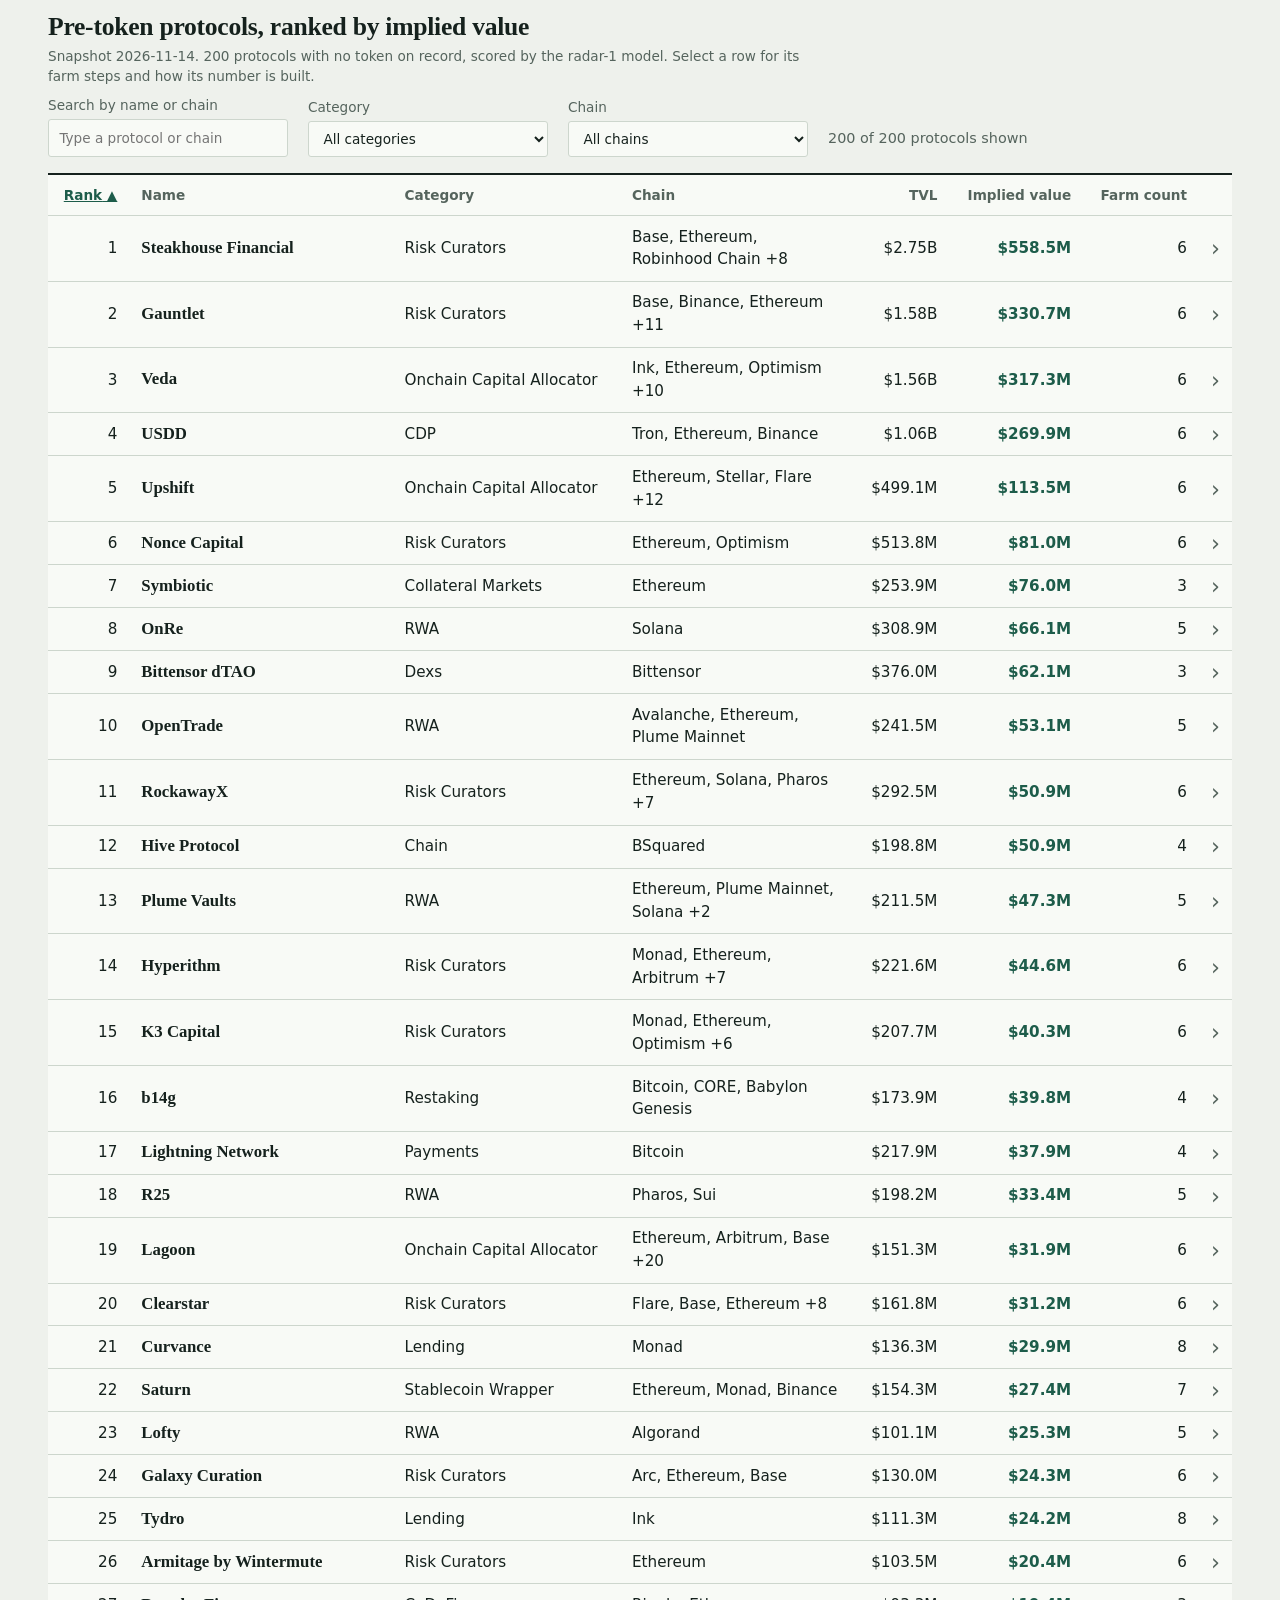
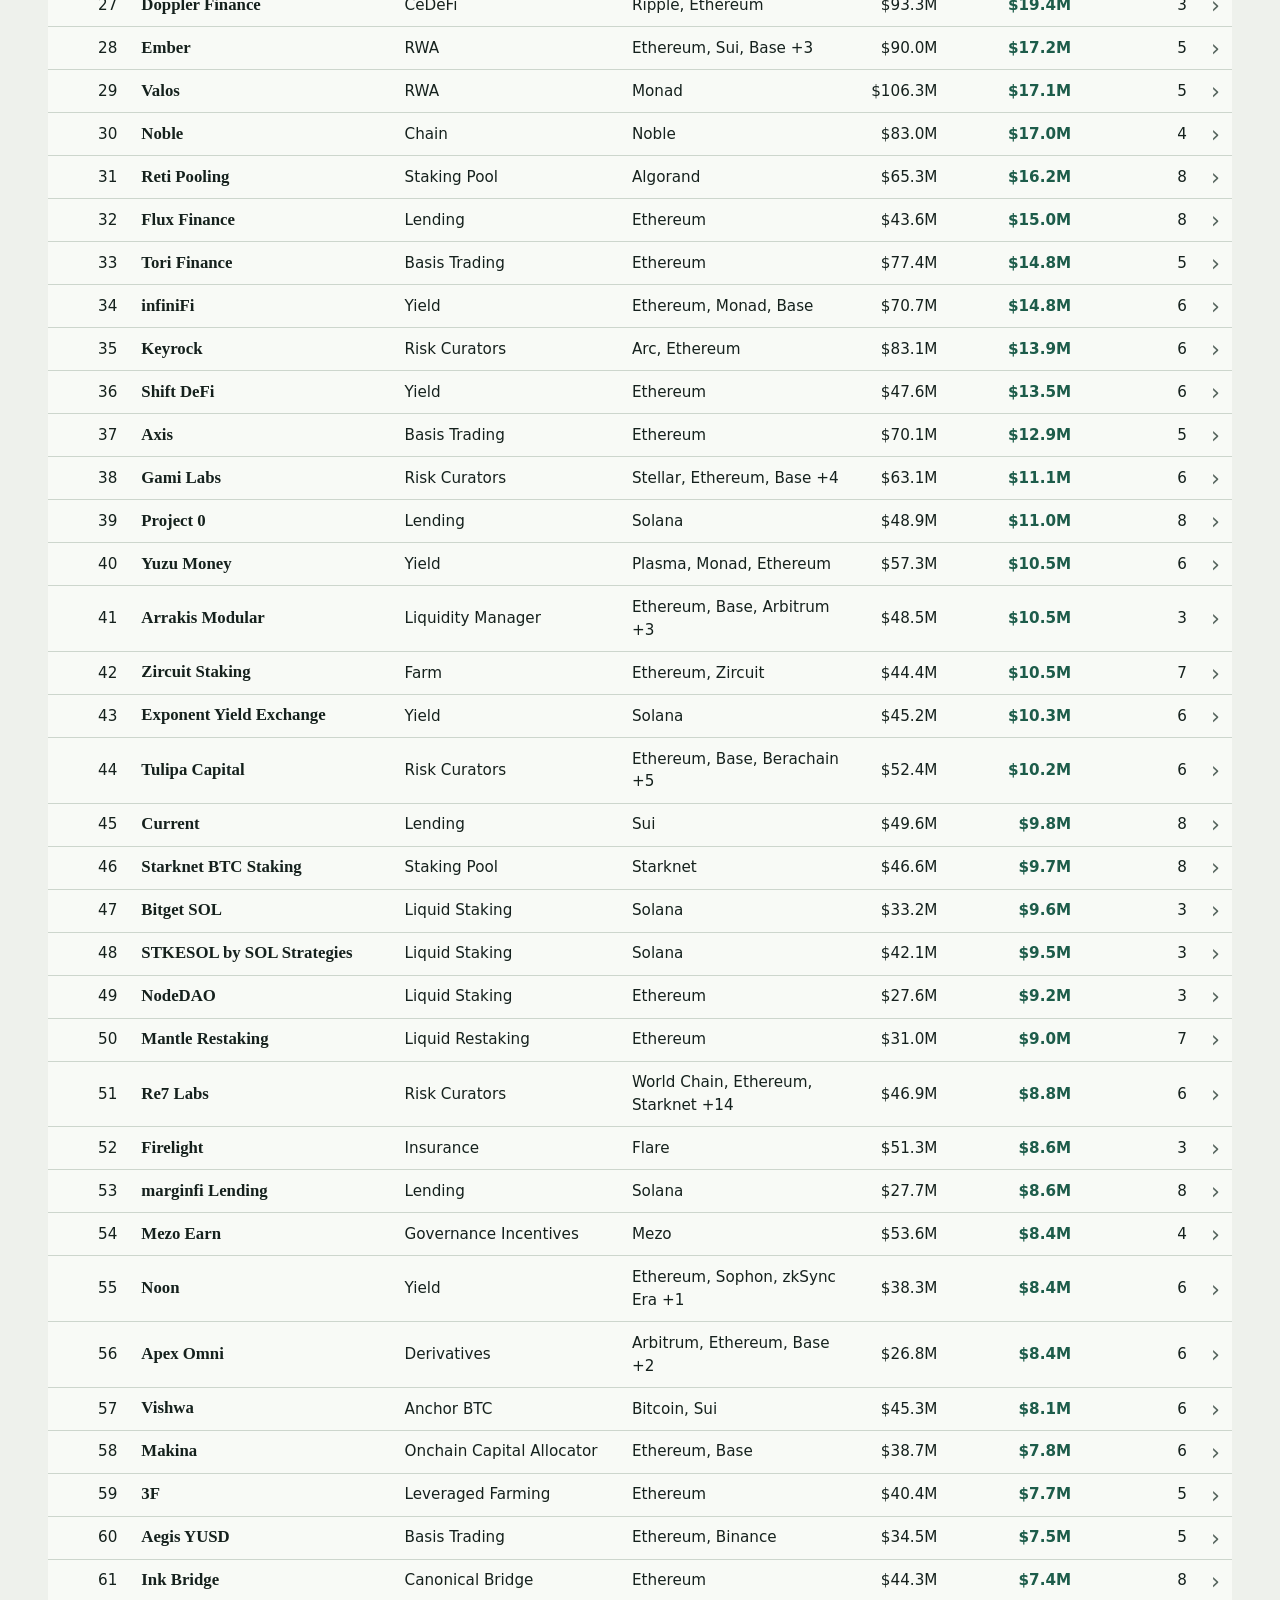
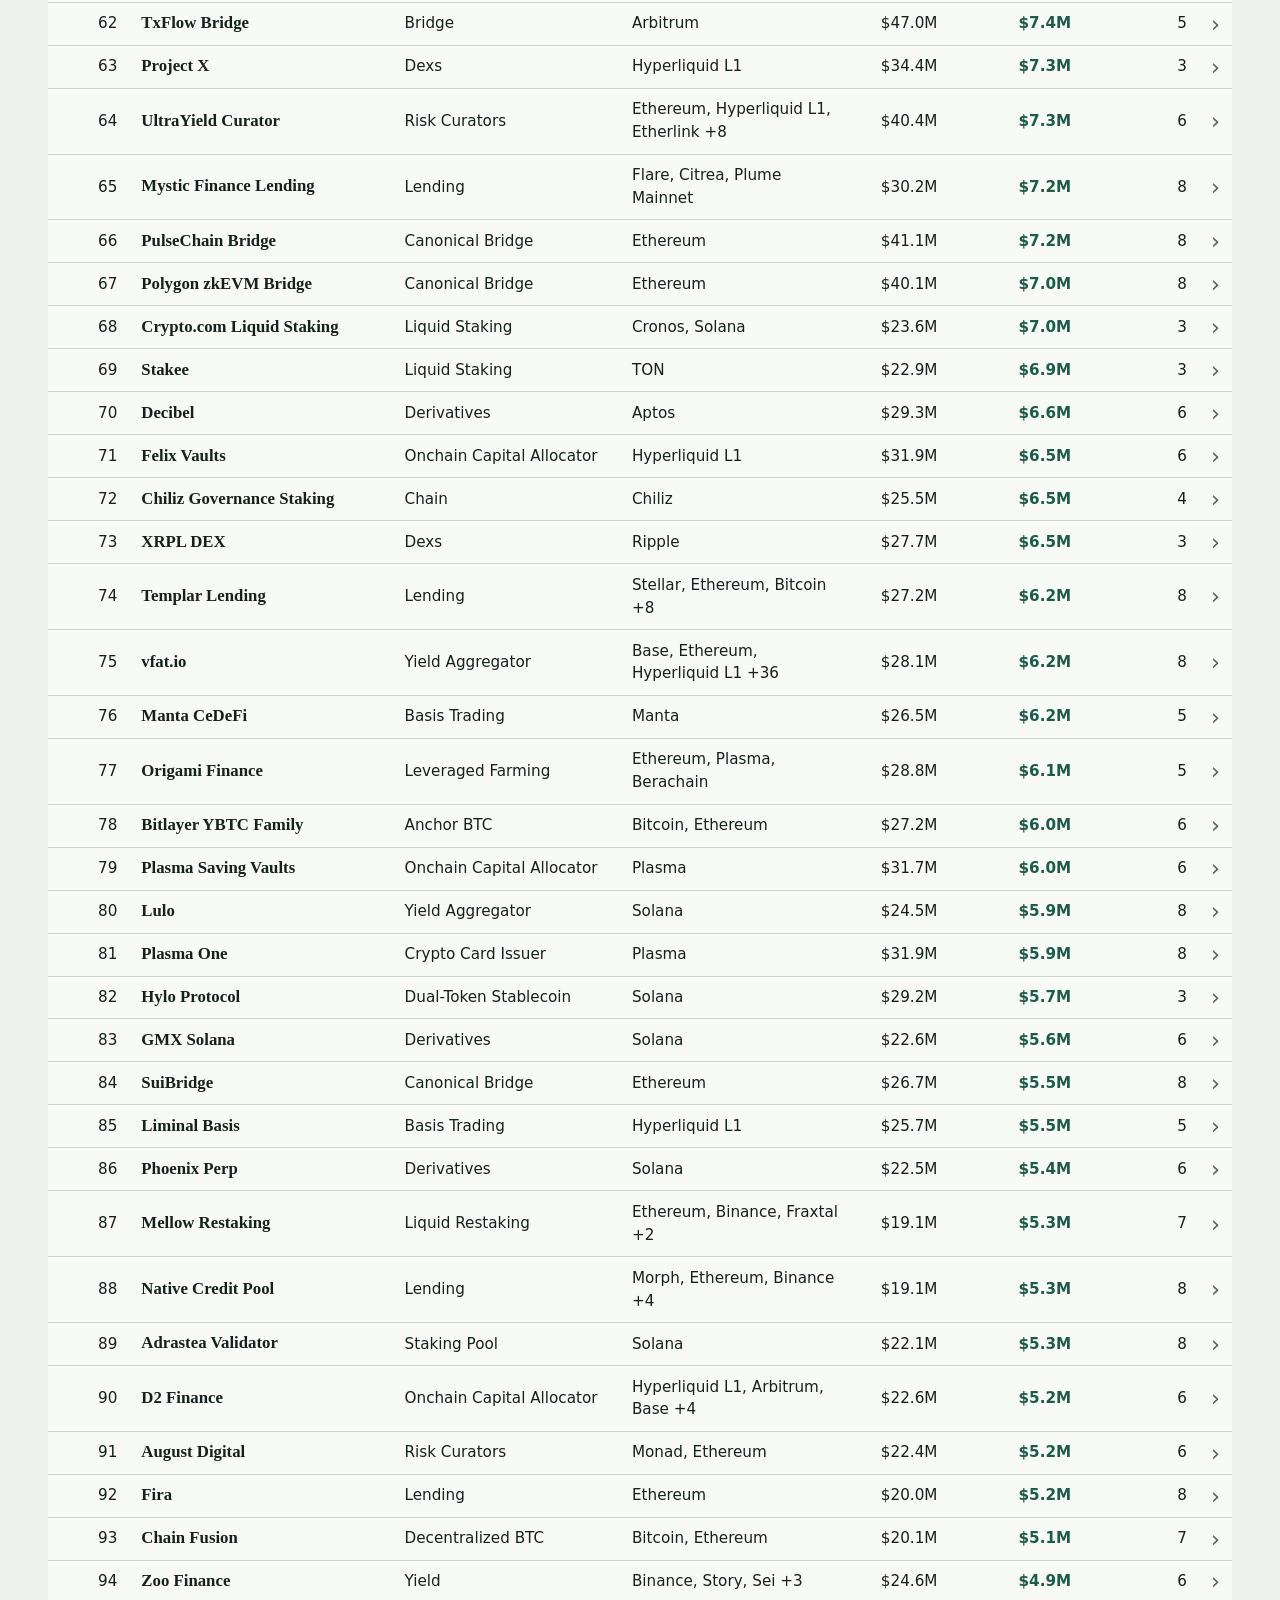
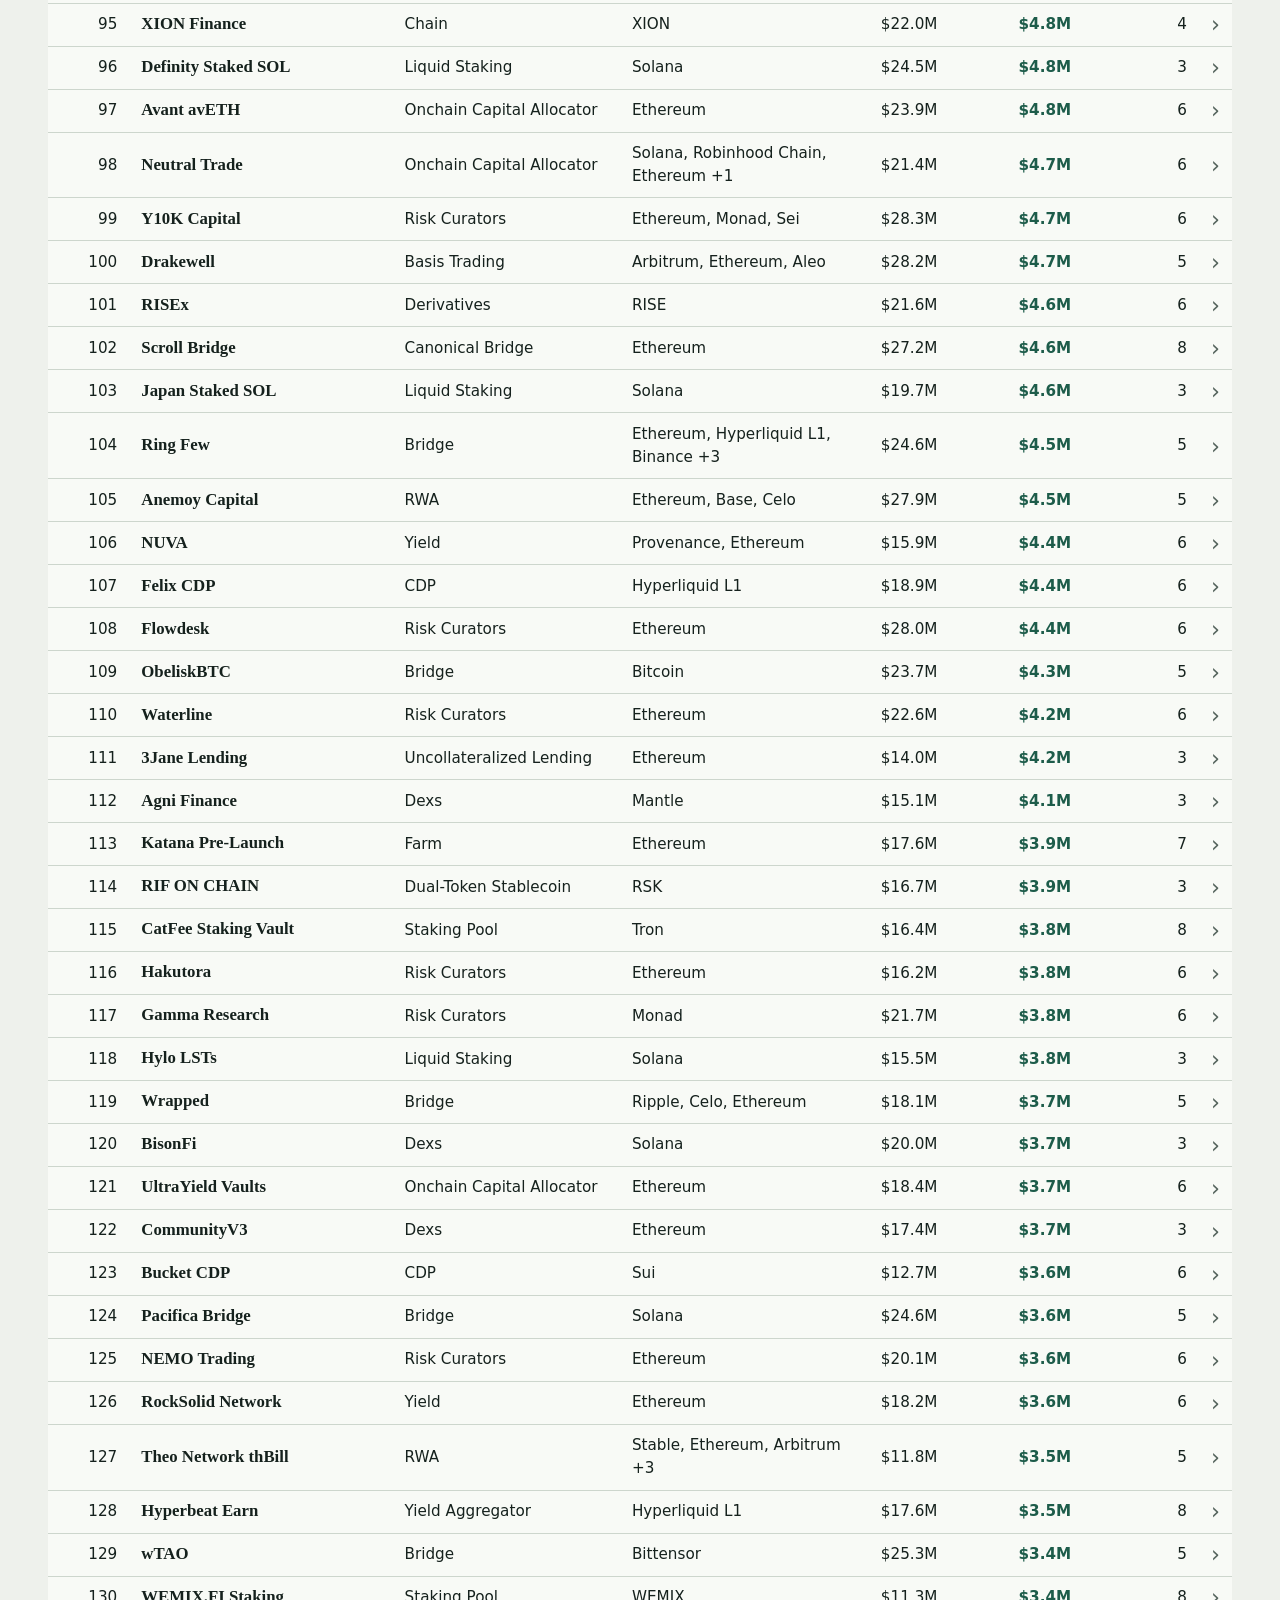
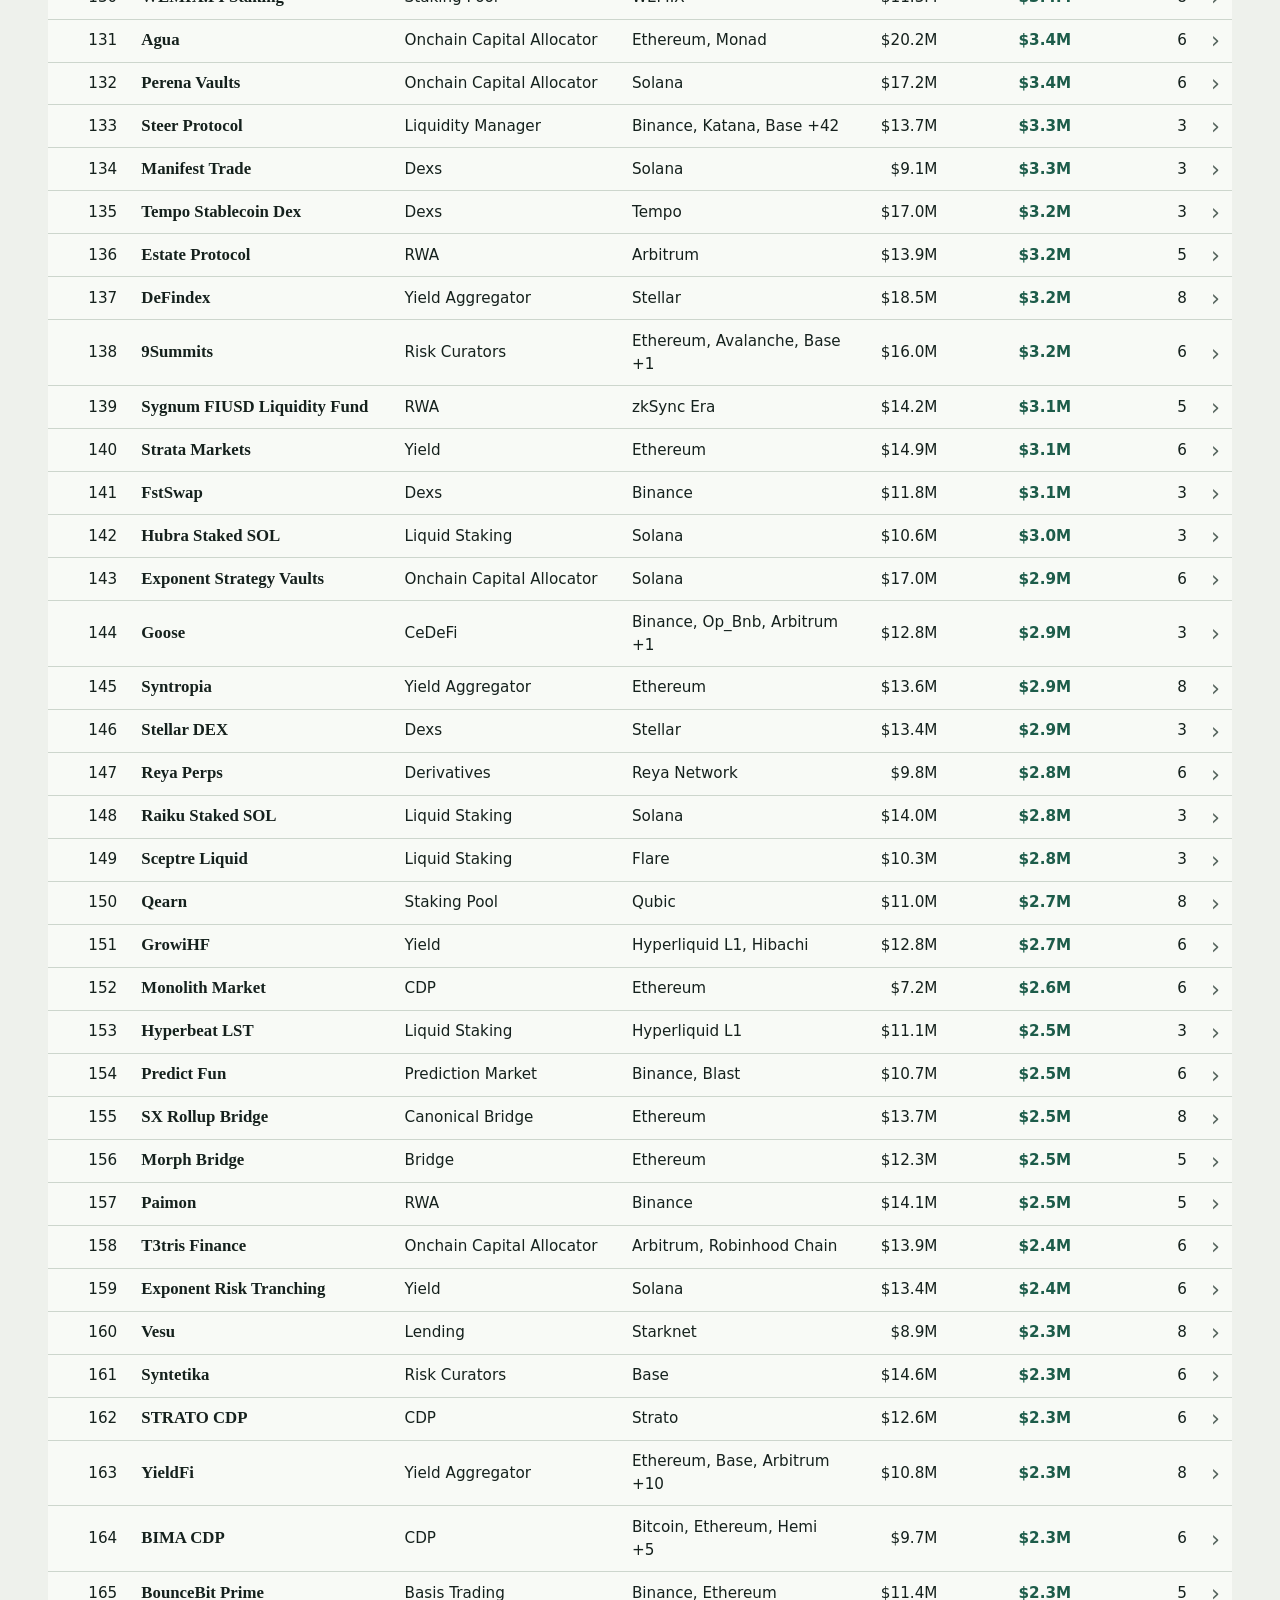
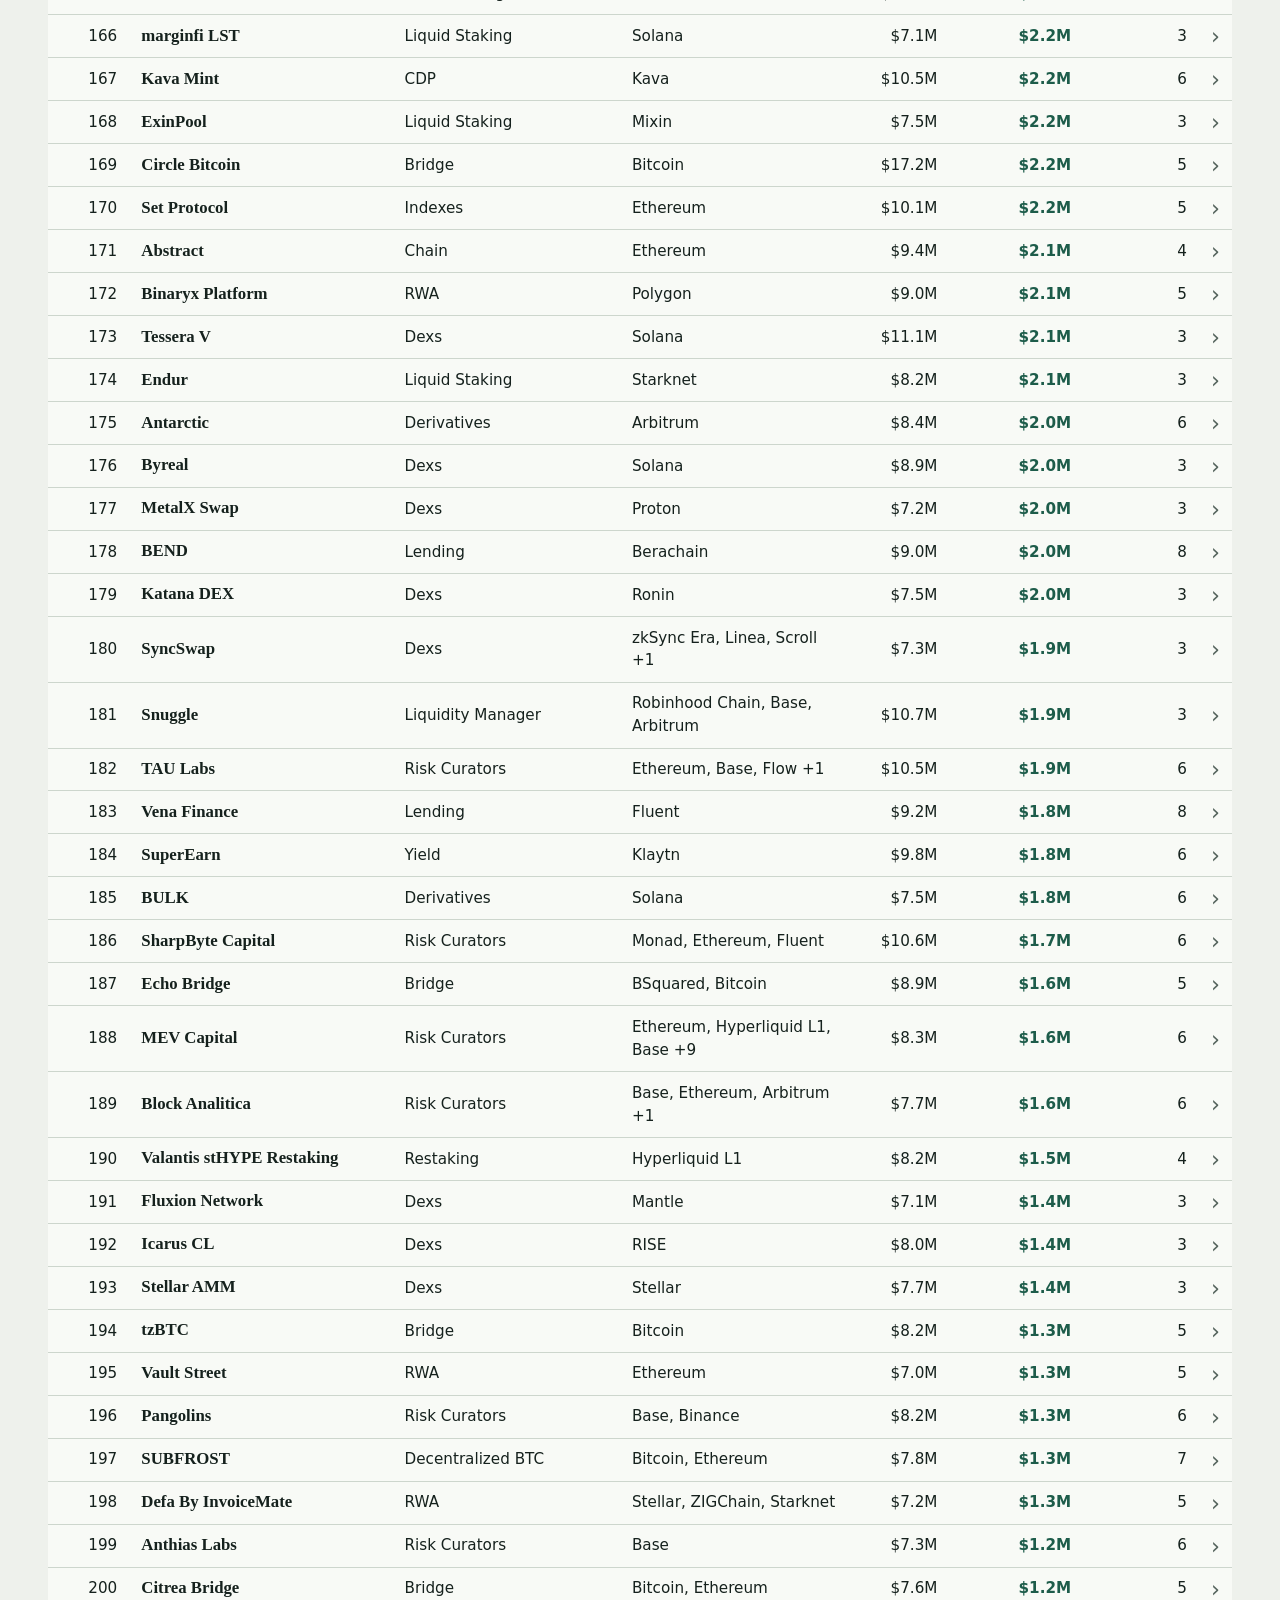
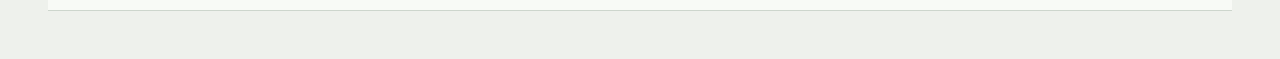
==== out/dashboard/index.html @ 95550960 "radar: model, dashboard, screenshots, dossier" ====
<!doctype html>
<html lang="en">
<head>
<meta charset="utf-8">
<meta name="viewport" content="width=device-width, initial-scale=1">
<title>Token Radar: pre-token protocols ranked by implied value</title>
<link rel="stylesheet" href="app.css">
</head>
<body>
<a class="skip" href="#board">Skip to the board</a>
<header class="top">
  <h1>Pre-token protocols, ranked by implied value</h1>
  <p id="meta" class="meta"></p>
</header>
<main class="layout">
  <section class="board-wrap" aria-label="Ranked board">
    <form class="filters" role="search" onsubmit="return false">
      <label>Search by name or chain
        <input id="q" type="search" autocomplete="off" placeholder="Type a protocol or chain">
      </label>
      <label>Category
        <select id="category"><option value="all">All categories</option></select>
      </label>
      <label>Chain
        <select id="chain"><option value="all">All chains</option></select>
      </label>
      <p id="count" class="count" aria-live="polite"></p>
    </form>
    <div class="table-scroll">
      <table id="board" tabindex="-1">
        <caption class="sr">Protocols with no token, highest implied value first. Select a row to see its farm steps.</caption>
        <thead>
          <tr>
            <th scope="col" class="num" aria-sort="none" data-sort="rank"><button type="button" class="sort">Rank<span class="arrow" aria-hidden="true"></span></button></th>
            <th scope="col">Name</th>
            <th scope="col">Category</th>
            <th scope="col">Chain</th>
            <th scope="col" class="num" aria-sort="none" data-sort="tvl"><button type="button" class="sort">TVL<span class="arrow" aria-hidden="true"></span></button></th>
            <th scope="col" class="num" aria-sort="none" data-sort="implied"><button type="button" class="sort">Implied value<span class="arrow" aria-hidden="true"></span></button></th>
            <th scope="col" class="num">Farm count</th>
            <th scope="col" class="go"><span class="sr">Open</span></th>
          </tr>
        </thead>
        <tbody id="rows"></tbody>
      </table>
    </div>
    <p id="empty" class="empty" hidden>No protocol matches. Clear the search or pick All categories.</p>
  </section>
  <aside id="detail" class="detail" aria-label="Protocol details" hidden></aside>
</main>
<script src="../data.js"></script>
<script src="app.js"></script>
</body>
</html>
---- out/dashboard/app.css ----
:root {
  --paper: #eef1ec;
  --panel: #f8faf6;
  --ink: #15211d;
  --muted: #55645d;
  --rule: #cdd6cd;
  --sweep: #1d5c4a;
  --sweep-soft: #d7e8df;
  --warn: #8a4b12;
  --serif: "Iowan Old Style", "Palatino Linotype", Palatino, Georgia, serif;
  --sans: system-ui, -apple-system, "Segoe UI", Roboto, sans-serif;
}
* { box-sizing: border-box; }
html { background: var(--paper); color: var(--ink); font: 16px/1.5 var(--sans); }
body { margin: 0; }
.sr { position: absolute; width: 1px; height: 1px; overflow: hidden; clip: rect(0 0 0 0); white-space: nowrap; }
.skip { position: absolute; left: -999px; top: 0; background: var(--ink); color: #fff; padding: .5rem 1rem; }
.skip:focus { left: 0; z-index: 10; }
:focus-visible { outline: 3px solid var(--sweep); outline-offset: 2px; }

.top { padding: .75rem clamp(1rem, 4vw, 3rem) .5rem; max-height: 30vh; overflow: hidden; }
.top h1 { font: 600 clamp(1.2rem, 2.2vw, 1.6rem)/1.2 var(--serif); margin: 0 0 .2rem; letter-spacing: -.01em; }
.meta { margin: 0; color: var(--muted); max-width: 90ch; font-size: .85rem; }

.layout { display: grid; grid-template-columns: minmax(0, 1fr); gap: 1.5rem; padding: 0 clamp(1rem, 4vw, 3rem) 3rem; align-items: start; }
.layout.has-detail { grid-template-columns: minmax(0, 1fr) minmax(300px, 400px); }

.filters { display: flex; flex-wrap: wrap; gap: 1rem 1.25rem; align-items: end; margin-bottom: 1rem; }
.filters label { display: grid; gap: .25rem; font-size: .85rem; color: var(--muted); }
.filters input, .filters select { font: inherit; color: var(--ink); background: var(--panel); border: 1px solid var(--rule); border-radius: 3px; padding: .5rem .65rem; min-width: 15rem; }
.count { margin: 0 0 .5rem; font-size: .9rem; color: var(--muted); }

.table-scroll { overflow-x: auto; border-top: 2px solid var(--ink); background: var(--panel); }
table { width: 100%; border-collapse: collapse; font-size: .95rem; }
th, td { padding: .6rem .75rem; text-align: left; border-bottom: 1px solid var(--rule); white-space: nowrap; }
th { font-weight: 600; font-size: .85rem; color: var(--muted); background: var(--panel); position: sticky; top: 0; }
.num { text-align: right; font-variant-numeric: tabular-nums; }
td.name { font: 600 1.05rem var(--serif); white-space: normal; min-width: 11rem; }
td.name button { all: unset; cursor: pointer; border-bottom: 1px solid transparent; }
td.name button:hover { border-bottom-color: var(--sweep); }
td.name button:focus-visible { outline: 3px solid var(--sweep); outline-offset: 2px; }
td.chain { white-space: normal; max-width: 14rem; }
tbody tr { cursor: pointer; }
tbody tr:hover { background: var(--sweep-soft); }
tbody tr[aria-selected="true"] { background: var(--sweep-soft); box-shadow: inset 4px 0 0 var(--sweep); }
td.implied { font-weight: 700; color: var(--sweep); }
.empty { padding: 1.5rem 0; color: var(--muted); }

.detail { position: sticky; top: 1rem; background: var(--panel); border: 1px solid var(--rule); border-top: 4px solid var(--sweep); padding: 1.25rem; max-height: calc(100vh - 2rem); overflow-y: auto; }
.detail[hidden], .empty[hidden] { display: none; }
.detail-head { display: flex; justify-content: space-between; gap: 1rem; }
.detail h2 { font: 600 1.6rem/1.15 var(--serif); margin: 0 0 .25rem; }
.detail .sub { margin: 0; color: var(--muted); font-size: .9rem; }
.close { font: inherit; background: none; border: 1px solid var(--ink); border-radius: 3px; padding: .3rem .7rem; cursor: pointer; align-self: start; color: var(--ink); }
.close:hover { background: var(--ink); color: var(--panel); }
.facts { display: grid; grid-template-columns: 1fr 1fr; gap: .75rem 1rem; margin: 1.25rem 0; }
.facts div { border-left: 2px solid var(--rule); padding-left: .6rem; }
.facts dt { font-size: .8rem; color: var(--muted); }
.facts dd { margin: 0; font-weight: 600; font-variant-numeric: tabular-nums; }
.detail h3 { font: 600 1.05rem var(--serif); margin: 1rem 0 .5rem; }
.steps { margin: 0; padding-left: 1.4rem; display: grid; gap: .8rem; }
.steps li::marker { color: var(--sweep); font-weight: 700; }
.steps .meta-line { display: block; font-size: .82rem; color: var(--muted); margin-top: .15rem; }
.note { font-size: .82rem; color: var(--warn); margin-top: 1rem; }

@media (max-width: 900px) {
  .layout.has-detail { grid-template-columns: minmax(0, 1fr); }
  .detail { position: static; max-height: none; order: -1; }
  .filters input, .filters select { min-width: 0; width: 100%; }
  .filters label { flex: 1 1 14rem; }
}
@media (prefers-reduced-motion: no-preference) {
  .detail:not([hidden]) { animation: open .18s ease-out; }
  @keyframes open { from { opacity: 0; transform: translateX(12px); } to { opacity: 1; transform: none; } }
}

button.sort { all: unset; cursor: pointer; font: inherit; color: inherit; }
button.sort:hover, th[aria-sort="ascending"] button.sort, th[aria-sort="descending"] button.sort { color: var(--sweep); text-decoration: underline; }
button.sort:focus-visible { outline: 3px solid var(--sweep); outline-offset: 2px; }
td.go, th.go { width: 1.5rem; text-align: center; color: var(--muted); font-size: 1.4rem; line-height: 1; }
tbody tr:hover td.go, tbody tr[aria-selected="true"] td.go { color: var(--sweep); }
tbody tr[aria-selected="true"] td.go { transform: rotate(90deg); }
.build { border: 1px solid var(--rule); border-left: 3px solid var(--sweep); padding: .6rem .8rem; margin-bottom: 1rem; }
.build h3 { margin-top: 0; }
.build .formula { font: .82rem/1.4 ui-monospace, Menlo, Consolas, monospace; margin: 0 0 .6rem; }
.build .sub { margin: 0 0 .3rem; }
.drivers { margin: 0 0 .6rem; padding-left: 1.4rem; display: grid; gap: .4rem; font-size: .9rem; }
.band { margin: 0; font-weight: 600; }
.band .meta-line { display: block; font-weight: 400; font-size: .8rem; color: var(--muted); }
.drivers .meta-line { display: block; font-size: .8rem; color: var(--muted); }
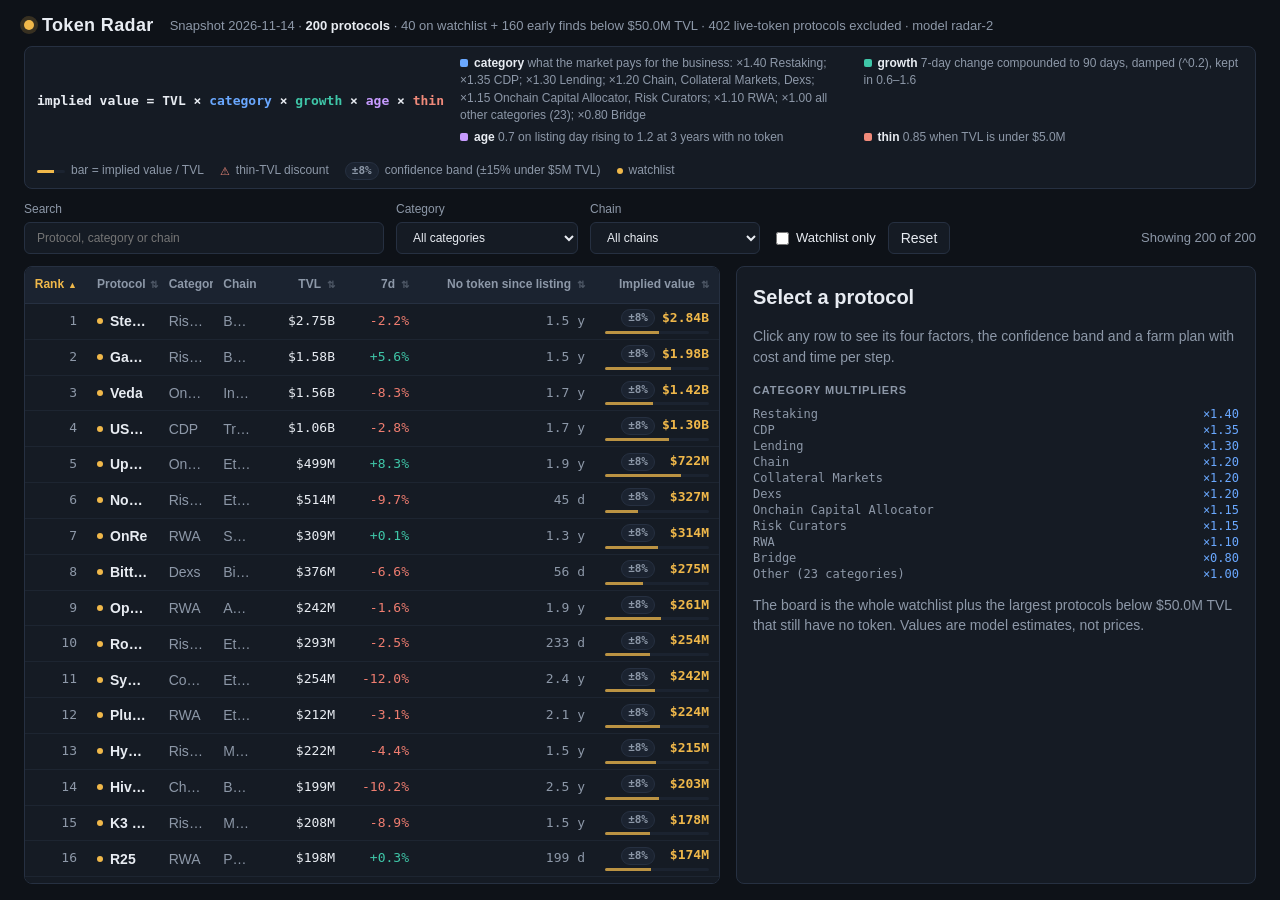
==== commit f00c327b: "radar: real category multipliers, sortable headers, clearer labels" ====
--- a/out/dashboard/index.html
+++ b/out/dashboard/index.html
@@ -3,51 +3,42 @@
 <head>
 <meta charset="utf-8">
 <meta name="viewport" content="width=device-width, initial-scale=1">
-<title>Token Radar: pre-token protocols ranked by implied value</title>
+<title>Token Radar · pre-token protocols by implied value</title>
 <link rel="stylesheet" href="app.css">
 </head>
 <body>
-<a class="skip" href="#board">Skip to the board</a>
 <header class="top">
-  <h1>Pre-token protocols, ranked by implied value</h1>
+  <div class="brand"><span class="dot" aria-hidden="true"></span><h1>Token Radar</h1></div>
   <p id="meta" class="meta"></p>
 </header>
+
+<section class="legend" aria-label="How implied value is computed">
+  <code class="formula">implied value = TVL × <b class="c-cat">category</b> × <b class="c-gro">growth</b> × <b class="c-age">age</b> × <b class="c-thin">thin</b></code>
+  <ul id="legend-terms" class="terms"></ul>
+  <p class="keys"><span class="key"><i class="kbar"><i></i></i> bar = implied value / TVL</span><span class="key"><span class="warn">⚠</span> thin-TVL discount</span><span class="key"><span class="chip">±8%</span> confidence band (±15% under $5M TVL)</span><span class="key"><span class="wdot"></span> watchlist</span></p>
+</section>
+
+<form class="filters" role="search" onsubmit="return false">
+  <label class="grow">Search<input id="q" type="search" autocomplete="off" placeholder="Protocol, category or chain"></label>
+  <label>Category<select id="category"><option value="">All categories</option></select></label>
+  <label>Chain<select id="chain"><option value="">All chains</option></select></label>
+  <label class="check"><input id="watch" type="checkbox"> Watchlist only</label>
+  <button id="reset" type="button">Reset</button>
+  <p id="count" class="count" aria-live="polite"></p>
+</form>
+
 <main class="layout">
-  <section class="board-wrap" aria-label="Ranked board">
-    <form class="filters" role="search" onsubmit="return false">
-      <label>Search by name or chain
-        <input id="q" type="search" autocomplete="off" placeholder="Type a protocol or chain">
-      </label>
-      <label>Category
-        <select id="category"><option value="all">All categories</option></select>
-      </label>
-      <label>Chain
-        <select id="chain"><option value="all">All chains</option></select>
-      </label>
-      <p id="count" class="count" aria-live="polite"></p>
-    </form>
-    <div class="table-scroll">
-      <table id="board" tabindex="-1">
-        <caption class="sr">Protocols with no token, highest implied value first. Select a row to see its farm steps.</caption>
-        <thead>
-          <tr>
-            <th scope="col" class="num" aria-sort="none" data-sort="rank"><button type="button" class="sort">Rank<span class="arrow" aria-hidden="true"></span></button></th>
-            <th scope="col">Name</th>
-            <th scope="col">Category</th>
-            <th scope="col">Chain</th>
-            <th scope="col" class="num" aria-sort="none" data-sort="tvl"><button type="button" class="sort">TVL<span class="arrow" aria-hidden="true"></span></button></th>
-            <th scope="col" class="num" aria-sort="none" data-sort="implied"><button type="button" class="sort">Implied value<span class="arrow" aria-hidden="true"></span></button></th>
-            <th scope="col" class="num">Farm count</th>
-            <th scope="col" class="go"><span class="sr">Open</span></th>
-          </tr>
-        </thead>
-        <tbody id="rows"></tbody>
-      </table>
-    </div>
-    <p id="empty" class="empty" hidden>No protocol matches. Clear the search or pick All categories.</p>
-  </section>
-  <aside id="detail" class="detail" aria-label="Protocol details" hidden></aside>
+  <div class="table-scroll">
+    <table id="board">
+      <caption class="sr">Pre-token protocols. Click a column header to sort, click a row to open its detail.</caption>
+      <thead><tr id="head"></tr></thead>
+      <tbody id="rows"></tbody>
+    </table>
+    <p id="empty" class="empty" hidden>No protocol matches these filters.</p>
+  </div>
+  <aside id="detail" class="detail" aria-live="polite" aria-label="Protocol detail"></aside>
 </main>
+
 <script src="../data.js"></script>
 <script src="app.js"></script>
 </body>
--- a/out/dashboard/app.css
+++ b/out/dashboard/app.css
@@ -1,90 +1,146 @@
 :root {
-  --paper: #eef1ec;
-  --panel: #f8faf6;
-  --ink: #15211d;
-  --muted: #55645d;
-  --rule: #cdd6cd;
-  --sweep: #1d5c4a;
-  --sweep-soft: #d7e8df;
-  --warn: #8a4b12;
-  --serif: "Iowan Old Style", "Palatino Linotype", Palatino, Georgia, serif;
-  --sans: system-ui, -apple-system, "Segoe UI", Roboto, sans-serif;
+  --bg: #0e1218;
+  --panel: #151b24;
+  --panel-2: #1b2330;
+  --line: #263041;
+  --text: #e8ecf2;
+  --muted: #8d98a8;
+  --accent: #f0b84a;
+  --cat: #6aa8ff;
+  --gro: #3fc6a8;
+  --age: #c79bff;
+  --thin: #f08a7a;
+  --up: #3fc6a8;
+  --down: #ef7d70;
+  --s1: 4px;
+  --s2: 8px;
+  --s3: 12px;
+  --s4: 16px;
+  --s5: 24px;
+  --mono: ui-monospace, "SF Mono", "JetBrains Mono", Menlo, Consolas, monospace;
 }
 * { box-sizing: border-box; }
-html { background: var(--paper); color: var(--ink); font: 16px/1.5 var(--sans); }
-body { margin: 0; }
-.sr { position: absolute; width: 1px; height: 1px; overflow: hidden; clip: rect(0 0 0 0); white-space: nowrap; }
-.skip { position: absolute; left: -999px; top: 0; background: var(--ink); color: #fff; padding: .5rem 1rem; }
-.skip:focus { left: 0; z-index: 10; }
-:focus-visible { outline: 3px solid var(--sweep); outline-offset: 2px; }
+html, body { margin: 0; height: 100%; }
+body {
+  display: flex; flex-direction: column;
+  background: var(--bg); color: var(--text);
+  font: 14px/1.45 -apple-system, "Segoe UI", Inter, Roboto, "Helvetica Neue", Arial, sans-serif;
+  font-variant-numeric: tabular-nums;
+}
+.sr { position: absolute; width: 1px; height: 1px; overflow: hidden; clip: rect(0 0 0 0); }
 
-.top { padding: .75rem clamp(1rem, 4vw, 3rem) .5rem; max-height: 30vh; overflow: hidden; }
-.top h1 { font: 600 clamp(1.2rem, 2.2vw, 1.6rem)/1.2 var(--serif); margin: 0 0 .2rem; letter-spacing: -.01em; }
-.meta { margin: 0; color: var(--muted); max-width: 90ch; font-size: .85rem; }
+.top { display: flex; align-items: baseline; gap: var(--s4); padding: var(--s3) var(--s5) var(--s2); }
+.brand { display: flex; align-items: center; gap: var(--s2); }
+.dot { width: 10px; height: 10px; border-radius: 50%; background: var(--accent); box-shadow: 0 0 0 4px rgba(240,184,74,.18); }
+h1 { margin: 0; font-size: 18px; letter-spacing: .02em; }
+.meta { margin: 0; color: var(--muted); font-size: 13px; }
+.meta b { color: var(--text); font-weight: 600; }
 
-.layout { display: grid; grid-template-columns: minmax(0, 1fr); gap: 1.5rem; padding: 0 clamp(1rem, 4vw, 3rem) 3rem; align-items: start; }
-.layout.has-detail { grid-template-columns: minmax(0, 1fr) minmax(300px, 400px); }
+.legend { display: flex; align-items: center; gap: var(--s4); margin: 0 var(--s5) var(--s3); padding: var(--s2) var(--s3); background: var(--panel); border: 1px solid var(--line); border-radius: 8px; }
+.formula { font: 600 13px var(--mono); white-space: nowrap; }
+.formula b { font-weight: 700; }
+.terms { flex: 1; display: grid; grid-template-columns: 1fr 1fr; gap: var(--s1) var(--s5); margin: 0; padding: 0; list-style: none; color: var(--muted); font-size: 12px; }
+.terms li::before { content: ""; display: inline-block; width: 8px; height: 8px; border-radius: 2px; margin-right: 6px; background: var(--k); }
+.terms b { color: var(--text); font-weight: 600; }
+.c-cat { color: var(--cat); } .c-gro { color: var(--gro); } .c-age { color: var(--age); } .c-thin { color: var(--thin); }
 
-.filters { display: flex; flex-wrap: wrap; gap: 1rem 1.25rem; align-items: end; margin-bottom: 1rem; }
-.filters label { display: grid; gap: .25rem; font-size: .85rem; color: var(--muted); }
-.filters input, .filters select { font: inherit; color: var(--ink); background: var(--panel); border: 1px solid var(--rule); border-radius: 3px; padding: .5rem .65rem; min-width: 15rem; }
-.count { margin: 0 0 .5rem; font-size: .9rem; color: var(--muted); }
+.filters { display: flex; align-items: end; gap: var(--s3); padding: 0 var(--s5) var(--s3); }
+.filters label { display: flex; flex-direction: column; gap: var(--s1); color: var(--muted); font-size: 12px; }
+.filters .grow { flex: 1; max-width: 360px; }
+input[type=search], select, button {
+  height: 32px; padding: 0 var(--s3); background: var(--panel); color: var(--text);
+  border: 1px solid var(--line); border-radius: 6px; font: inherit;
+}
+select { min-width: 170px; }
+button { cursor: pointer; }
+button:hover, select:hover, input:hover { border-color: #3a475d; }
+:focus-visible { outline: 2px solid var(--accent); outline-offset: 1px; }
+.filters .check { flex-direction: row; align-items: center; height: 32px; color: var(--text); font-size: 13px; }
+.count { margin: 0 0 0 auto; height: 32px; display: flex; align-items: center; color: var(--muted); font-size: 13px; }
 
-.table-scroll { overflow-x: auto; border-top: 2px solid var(--ink); background: var(--panel); }
-table { width: 100%; border-collapse: collapse; font-size: .95rem; }
-th, td { padding: .6rem .75rem; text-align: left; border-bottom: 1px solid var(--rule); white-space: nowrap; }
-th { font-weight: 600; font-size: .85rem; color: var(--muted); background: var(--panel); position: sticky; top: 0; }
-.num { text-align: right; font-variant-numeric: tabular-nums; }
-td.name { font: 600 1.05rem var(--serif); white-space: normal; min-width: 11rem; }
-td.name button { all: unset; cursor: pointer; border-bottom: 1px solid transparent; }
-td.name button:hover { border-bottom-color: var(--sweep); }
-td.name button:focus-visible { outline: 3px solid var(--sweep); outline-offset: 2px; }
-td.chain { white-space: normal; max-width: 14rem; }
+.layout { flex: 1; min-height: 0; display: grid; grid-template-columns: minmax(0, 1fr) 520px; gap: var(--s4); padding: 0 var(--s5) var(--s4); }
+.table-scroll { overflow: auto; background: var(--panel); border: 1px solid var(--line); border-radius: 8px; }
+table { width: 100%; border-collapse: collapse; }
+#board { table-layout: fixed; }
+#board th:nth-child(1) { width: 62px; } #board th:nth-child(2) { width: 21%; } #board th:nth-child(3) { width: 16%; } #board th:nth-child(4) { width: 14%; }
+#board th:nth-child(5) { width: 84px; } #board th:nth-child(6) { width: 74px; } #board th:nth-child(7) { width: 176px; } #board th:nth-child(8) { width: 124px; }
+th { position: sticky; top: 0; z-index: 1; background: var(--panel-2); text-align: left; font-size: 12px; font-weight: 600; color: var(--muted); border-bottom: 1px solid var(--line); padding: 0; white-space: nowrap; }
+th button { all: unset; box-sizing: border-box; display: flex; align-items: center; gap: 4px; width: 100%; padding: 9px 10px; white-space: nowrap; cursor: pointer; }
+th.num button { justify-content: flex-end; }
+th button:hover { color: var(--text); }
+th[aria-sort=ascending] button, th[aria-sort=descending] button { color: var(--accent); }
+th[aria-sort=ascending] .arr::after { content: "▲"; }
+th[aria-sort=descending] .arr::after { content: "▼"; }
+.arr::after { content: "⇅"; }
+th[aria-sort=none] .arr { opacity: .45; }
+.arr { font-size: 10px; width: 10px; }
+th[aria-sort=ascending] .arr, th[aria-sort=descending] .arr { font-size: 9px; }
+td { padding: 7px 10px; border-bottom: 1px solid #1d2531; white-space: nowrap; overflow: hidden; text-overflow: ellipsis; max-width: 150px; }
+td.name { max-width: 210px; }
+td.num, th.num { text-align: right; font-family: var(--mono); font-size: 13px; }
 tbody tr { cursor: pointer; }
-tbody tr:hover { background: var(--sweep-soft); }
-tbody tr[aria-selected="true"] { background: var(--sweep-soft); box-shadow: inset 4px 0 0 var(--sweep); }
-td.implied { font-weight: 700; color: var(--sweep); }
-.empty { padding: 1.5rem 0; color: var(--muted); }
+tbody tr:hover { background: #19212d; }
+tbody tr.sel { background: rgba(240,184,74,.12); box-shadow: inset 3px 0 0 var(--accent); }
+td.name { font-weight: 600; }
+td.name .w { display: inline-block; width: 6px; height: 6px; margin-right: 7px; border-radius: 50%; background: var(--accent); vertical-align: 2px; }
+td.muted { color: var(--muted); }
+.up { color: var(--up); } .down { color: var(--down); }
+.val { color: var(--accent); font-weight: 600; }
+.empty { padding: var(--s5); color: var(--muted); text-align: center; }
 
-.detail { position: sticky; top: 1rem; background: var(--panel); border: 1px solid var(--rule); border-top: 4px solid var(--sweep); padding: 1.25rem; max-height: calc(100vh - 2rem); overflow-y: auto; }
-.detail[hidden], .empty[hidden] { display: none; }
-.detail-head { display: flex; justify-content: space-between; gap: 1rem; }
-.detail h2 { font: 600 1.6rem/1.15 var(--serif); margin: 0 0 .25rem; }
-.detail .sub { margin: 0; color: var(--muted); font-size: .9rem; }
-.close { font: inherit; background: none; border: 1px solid var(--ink); border-radius: 3px; padding: .3rem .7rem; cursor: pointer; align-self: start; color: var(--ink); }
-.close:hover { background: var(--ink); color: var(--panel); }
-.facts { display: grid; grid-template-columns: 1fr 1fr; gap: .75rem 1rem; margin: 1.25rem 0; }
-.facts div { border-left: 2px solid var(--rule); padding-left: .6rem; }
-.facts dt { font-size: .8rem; color: var(--muted); }
-.facts dd { margin: 0; font-weight: 600; font-variant-numeric: tabular-nums; }
-.detail h3 { font: 600 1.05rem var(--serif); margin: 1rem 0 .5rem; }
-.steps { margin: 0; padding-left: 1.4rem; display: grid; gap: .8rem; }
-.steps li::marker { color: var(--sweep); font-weight: 700; }
-.steps .meta-line { display: block; font-size: .82rem; color: var(--muted); margin-top: .15rem; }
-.note { font-size: .82rem; color: var(--warn); margin-top: 1rem; }
+.detail { overflow: auto; background: var(--panel); border: 1px solid var(--line); border-radius: 8px; padding: var(--s4); }
+.detail h2 { margin: 0; font-size: 20px; }
+.detail h3 { margin: var(--s4) 0 var(--s2); font-size: 11px; font-weight: 600; letter-spacing: .08em; text-transform: uppercase; color: var(--muted); }
+.sub { margin: 2px 0 0; color: var(--muted); font-size: 13px; }
+.big { display: flex; align-items: baseline; gap: var(--s3); margin-top: var(--s3); }
+.big .n { font: 700 30px var(--mono); color: var(--accent); }
+.big .l { color: var(--muted); font-size: 12px; }
+.band { margin-top: var(--s2); }
+.band .bar { position: relative; height: 8px; border-radius: 4px; background: var(--panel-2); }
+.band .rng { position: absolute; top: 0; bottom: 0; border-radius: 4px; background: linear-gradient(90deg, rgba(240,184,74,.25), rgba(240,184,74,.7), rgba(240,184,74,.25)); }
+.band .mid { position: absolute; top: -3px; width: 2px; height: 14px; background: var(--text); }
+.band .lab { display: flex; justify-content: space-between; margin-top: var(--s1); font: 12px var(--mono); color: var(--muted); }
+.factors { display: grid; grid-template-columns: repeat(4, 1fr); gap: var(--s2); }
+.fac { background: var(--panel-2); border-radius: 6px; padding: var(--s2) var(--s3); border-top: 3px solid var(--k); }
+.fac .k { font-size: 11px; color: var(--muted); }
+.fac .v { font: 700 18px var(--mono); color: var(--k); }
+.fac .why { margin-top: 2px; font-size: 11px; line-height: 1.35; color: var(--muted); }
+.eq { margin: var(--s2) 0 0; font: 12px var(--mono); color: var(--muted); }
+.eq b { color: var(--text); }
+.farm { width: 100%; font-size: 12px; }
+.farm th { position: static; padding: 6px var(--s2); }
+.farm { table-layout: fixed; }
+.farm th:nth-child(1) { width: 26px; } .farm th:nth-child(3) { width: 138px; } .farm th:nth-child(4) { width: 70px; }
+.farm td { overflow: visible; text-overflow: clip; }
+.farm td { padding: 5px var(--s2); white-space: normal; max-width: none; vertical-align: top; line-height: 1.35; }
+.farm td.i { color: var(--muted); width: 18px; }
+.farm td.c, .farm td.t { font-family: var(--mono); white-space: nowrap; text-align: right; }
+.farm tfoot td { font-weight: 600; border-bottom: 0; color: var(--text); }
+.hint { color: var(--muted); }
+.hint h2 { color: var(--text); }
+.mults { display: grid; grid-template-columns: auto 1fr; gap: 2px var(--s4); margin: var(--s2) 0 0; font: 12px var(--mono); }
+.mults dt { color: var(--muted); } .mults dd { margin: 0; text-align: right; color: var(--cat); }
 
-@media (max-width: 900px) {
-  .layout.has-detail { grid-template-columns: minmax(0, 1fr); }
-  .detail { position: static; max-height: none; order: -1; }
-  .filters input, .filters select { min-width: 0; width: 100%; }
-  .filters label { flex: 1 1 14rem; }
-}
-@media (prefers-reduced-motion: no-preference) {
-  .detail:not([hidden]) { animation: open .18s ease-out; }
-  @keyframes open { from { opacity: 0; transform: translateX(12px); } to { opacity: 1; transform: none; } }
+@media (max-width: 1100px) {
+  .layout { grid-template-columns: 1fr; }
+  .legend { flex-direction: column; align-items: start; }
+  .filters { flex-wrap: wrap; }
 }
 
-button.sort { all: unset; cursor: pointer; font: inherit; color: inherit; }
-button.sort:hover, th[aria-sort="ascending"] button.sort, th[aria-sort="descending"] button.sort { color: var(--sweep); text-decoration: underline; }
-button.sort:focus-visible { outline: 3px solid var(--sweep); outline-offset: 2px; }
-td.go, th.go { width: 1.5rem; text-align: center; color: var(--muted); font-size: 1.4rem; line-height: 1; }
-tbody tr:hover td.go, tbody tr[aria-selected="true"] td.go { color: var(--sweep); }
-tbody tr[aria-selected="true"] td.go { transform: rotate(90deg); }
-.build { border: 1px solid var(--rule); border-left: 3px solid var(--sweep); padding: .6rem .8rem; margin-bottom: 1rem; }
-.build h3 { margin-top: 0; }
-.build .formula { font: .82rem/1.4 ui-monospace, Menlo, Consolas, monospace; margin: 0 0 .6rem; }
-.build .sub { margin: 0 0 .3rem; }
-.drivers { margin: 0 0 .6rem; padding-left: 1.4rem; display: grid; gap: .4rem; font-size: .9rem; }
-.band { margin: 0; font-weight: 600; }
-.band .meta-line { display: block; font-weight: 400; font-size: .8rem; color: var(--muted); }
-.drivers .meta-line { display: block; font-size: .8rem; color: var(--muted); }
+.chip { display: inline-block; padding: 0 6px; border: 1px solid var(--line); border-radius: 9px; background: var(--panel-2); color: var(--muted); font: 600 11px/16px var(--mono); }
+.vtop { display: flex; align-items: center; justify-content: flex-end; gap: 6px; }
+.vnum { min-width: 48px; text-align: right; }
+.warn { color: var(--thin); font-size: 11px; line-height: 1; font-weight: 400; }
+.ratio { height: 3px; margin-top: 3px; border-radius: 2px; background: var(--panel-2); overflow: hidden; }
+.ratio i { display: block; height: 100%; background: var(--accent); opacity: .75; }
+td.val { overflow: visible; max-width: none; padding-top: 5px; padding-bottom: 5px; }
+.keys { display: flex; flex-wrap: wrap; gap: var(--s1) var(--s4); margin: 0; flex-basis: 100%; color: var(--muted); font-size: 12px; }
+.legend { flex-wrap: wrap; }
+.key { display: inline-flex; align-items: center; gap: 6px; }
+.kbar { display: inline-block; width: 28px; height: 3px; border-radius: 2px; background: var(--panel-2); overflow: hidden; }
+.kbar i { display: block; width: 60%; height: 100%; background: var(--accent); }
+.wdot { width: 6px; height: 6px; border-radius: 50%; background: var(--accent); }
+.big .chip { align-self: center; }
+.big .rangeTxt { font: 12px var(--mono); color: var(--text); }
+
+th.num { font-family: inherit; font-size: 12px; }
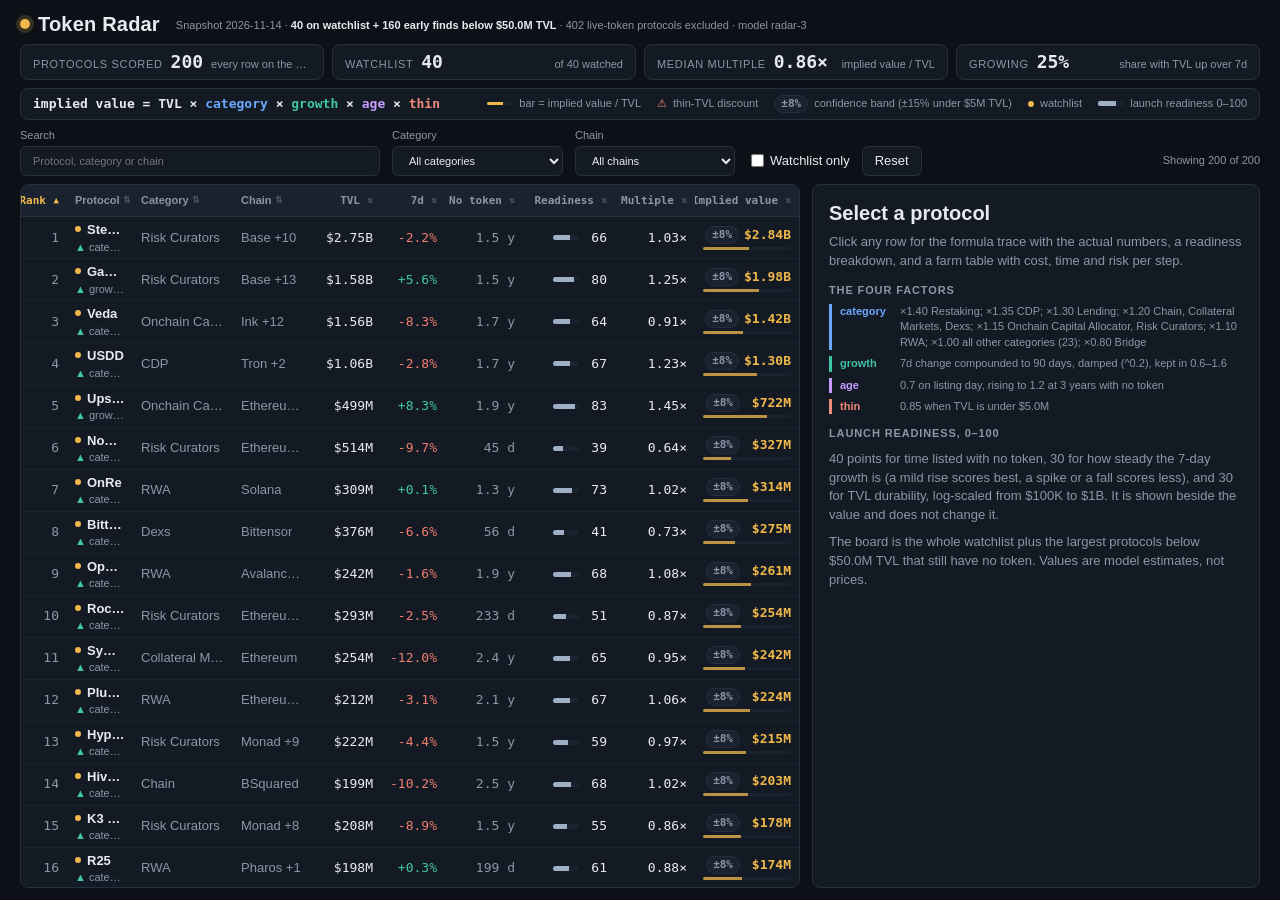
==== commit 6935152e: "radar v3: readiness, why-lines, formula trace, stat strip" ====
--- a/out/dashboard/index.html
+++ b/out/dashboard/index.html
@@ -12,10 +12,11 @@
   <p id="meta" class="meta"></p>
 </header>
 
+<section class="strip" id="strip" aria-label="Summary of the rows shown"></section>
+
 <section class="legend" aria-label="How implied value is computed">
-  <code class="formula">implied value = TVL × <b class="c-cat">category</b> × <b class="c-gro">growth</b> × <b class="c-age">age</b> × <b class="c-thin">thin</b></code>
-  <ul id="legend-terms" class="terms"></ul>
-  <p class="keys"><span class="key"><i class="kbar"><i></i></i> bar = implied value / TVL</span><span class="key"><span class="warn">⚠</span> thin-TVL discount</span><span class="key"><span class="chip">±8%</span> confidence band (±15% under $5M TVL)</span><span class="key"><span class="wdot"></span> watchlist</span></p>
+  <code class="formula">implied value = TVL × <b class="c-cat" title="What the market pays for the business">category</b> × <b class="c-gro" title="7-day change, compounded to 90 days and damped">growth</b> × <b class="c-age" title="Time listed with no token">age</b> × <b class="c-thin" title="Discount when TVL is under $5M">thin</b></code>
+  <p class="keys"><span class="key"><i class="kbar"><i></i></i> bar = implied value / TVL</span><span class="key"><span class="warn">⚠</span> thin-TVL discount</span><span class="key"><span class="chip">±8%</span> confidence band (±15% under $5M TVL)</span><span class="key"><span class="wdot"></span> watchlist</span><span class="key"><i class="rmini"><i></i></i> launch readiness 0–100</span></p>
 </section>
 
 <form class="filters" role="search" onsubmit="return false">
--- a/out/dashboard/app.css
+++ b/out/dashboard/app.css
@@ -1,22 +1,30 @@
 :root {
-  --bg: #0e1218;
-  --panel: #151b24;
-  --panel-2: #1b2330;
-  --line: #263041;
-  --text: #e8ecf2;
-  --muted: #8d98a8;
+  --bg: #0d1117;
+  --panel: #141a23;
+  --panel-2: #1a2230;
+  --line: #252f3f;
+  --line-2: #1c2431;
+  --text: #e7ebf1;
+  --muted: #8b96a7;
   --accent: #f0b84a;
   --cat: #6aa8ff;
   --gro: #3fc6a8;
   --age: #c79bff;
   --thin: #f08a7a;
+  --tvl: #e7ebf1;
+  --dur: #9fb0c6;
   --up: #3fc6a8;
   --down: #ef7d70;
   --s1: 4px;
   --s2: 8px;
   --s3: 12px;
   --s4: 16px;
-  --s5: 24px;
+  --s5: 20px;
+  /* type scale: title 20, section 12 caps, table 13, caption 11 */
+  --t-title: 20px;
+  --t-section: 12px;
+  --t-table: 13px;
+  --t-cap: 11px;
   --mono: ui-monospace, "SF Mono", "JetBrains Mono", Menlo, Consolas, monospace;
 }
 * { box-sizing: border-box; }
@@ -24,48 +32,59 @@
 body {
   display: flex; flex-direction: column;
   background: var(--bg); color: var(--text);
-  font: 14px/1.45 -apple-system, "Segoe UI", Inter, Roboto, "Helvetica Neue", Arial, sans-serif;
+  font: var(--t-table)/1.4 -apple-system, "Segoe UI", Inter, Roboto, "Helvetica Neue", Arial, sans-serif;
   font-variant-numeric: tabular-nums;
 }
 .sr { position: absolute; width: 1px; height: 1px; overflow: hidden; clip: rect(0 0 0 0); }
+mark { background: rgba(240,184,74,.28); color: #fff; border-radius: 2px; padding: 0 1px; }
 
 .top { display: flex; align-items: baseline; gap: var(--s4); padding: var(--s3) var(--s5) var(--s2); }
 .brand { display: flex; align-items: center; gap: var(--s2); }
 .dot { width: 10px; height: 10px; border-radius: 50%; background: var(--accent); box-shadow: 0 0 0 4px rgba(240,184,74,.18); }
-h1 { margin: 0; font-size: 18px; letter-spacing: .02em; }
-.meta { margin: 0; color: var(--muted); font-size: 13px; }
+h1 { margin: 0; font-size: var(--t-title); font-weight: 650; letter-spacing: .01em; line-height: 1.2; }
+.meta { margin: 0; color: var(--muted); font-size: var(--t-cap); }
 .meta b { color: var(--text); font-weight: 600; }
 
-.legend { display: flex; align-items: center; gap: var(--s4); margin: 0 var(--s5) var(--s3); padding: var(--s2) var(--s3); background: var(--panel); border: 1px solid var(--line); border-radius: 8px; }
-.formula { font: 600 13px var(--mono); white-space: nowrap; }
-.formula b { font-weight: 700; }
-.terms { flex: 1; display: grid; grid-template-columns: 1fr 1fr; gap: var(--s1) var(--s5); margin: 0; padding: 0; list-style: none; color: var(--muted); font-size: 12px; }
-.terms li::before { content: ""; display: inline-block; width: 8px; height: 8px; border-radius: 2px; margin-right: 6px; background: var(--k); }
-.terms b { color: var(--text); font-weight: 600; }
+.strip { display: grid; grid-template-columns: repeat(4, 1fr); gap: var(--s2); margin: 0 var(--s5) var(--s2); }
+.stat { display: flex; align-items: baseline; gap: var(--s2); padding: 6px var(--s3); background: var(--panel); border: 1px solid var(--line); border-radius: 8px; min-width: 0; }
+.sk { font-size: var(--t-cap); color: var(--muted); text-transform: uppercase; letter-spacing: .06em; white-space: nowrap; }
+.sv { font: 700 18px/1.2 var(--mono); color: var(--text); }
+.sc { margin-left: auto; font-size: var(--t-cap); color: var(--muted); white-space: nowrap; overflow: hidden; text-overflow: ellipsis; }
+
+.legend { display: flex; align-items: center; flex-wrap: wrap; gap: var(--s1) var(--s4); margin: 0 var(--s5) var(--s2); padding: 6px var(--s3); background: var(--panel); border: 1px solid var(--line); border-radius: 8px; }
+.formula { font: 600 var(--t-table) var(--mono); white-space: nowrap; }
+.formula b { font-weight: 700; cursor: help; }
 .c-cat { color: var(--cat); } .c-gro { color: var(--gro); } .c-age { color: var(--age); } .c-thin { color: var(--thin); }
+.keys { display: flex; flex-wrap: wrap; gap: var(--s1) var(--s4); margin: 0 0 0 auto; color: var(--muted); font-size: var(--t-cap); }
+.key { display: inline-flex; align-items: center; gap: 6px; }
+.kbar, .rmini { display: inline-block; width: 26px; height: 3px; border-radius: 2px; background: var(--panel-2); overflow: hidden; }
+.kbar i { display: block; width: 60%; height: 100%; background: var(--accent); }
+.rmini { height: 5px; } .rmini i { display: block; width: 70%; height: 100%; background: var(--dur); }
+.wdot { width: 6px; height: 6px; border-radius: 50%; background: var(--accent); }
 
-.filters { display: flex; align-items: end; gap: var(--s3); padding: 0 var(--s5) var(--s3); }
-.filters label { display: flex; flex-direction: column; gap: var(--s1); color: var(--muted); font-size: 12px; }
+.filters { display: flex; align-items: end; gap: var(--s3); padding: 0 var(--s5) var(--s2); }
+.filters label { display: flex; flex-direction: column; gap: 3px; color: var(--muted); font-size: var(--t-cap); }
 .filters .grow { flex: 1; max-width: 360px; }
 input[type=search], select, button {
-  height: 32px; padding: 0 var(--s3); background: var(--panel); color: var(--text);
+  height: 30px; padding: 0 var(--s3); background: var(--panel); color: var(--text);
   border: 1px solid var(--line); border-radius: 6px; font: inherit;
 }
-select { min-width: 170px; }
+select { min-width: 160px; }
 button { cursor: pointer; }
 button:hover, select:hover, input:hover { border-color: #3a475d; }
 :focus-visible { outline: 2px solid var(--accent); outline-offset: 1px; }
-.filters .check { flex-direction: row; align-items: center; height: 32px; color: var(--text); font-size: 13px; }
-.count { margin: 0 0 0 auto; height: 32px; display: flex; align-items: center; color: var(--muted); font-size: 13px; }
+.filters .check { flex-direction: row; align-items: center; height: 30px; color: var(--text); font-size: var(--t-table); }
+.count { margin: 0 0 0 auto; height: 30px; display: flex; align-items: center; color: var(--muted); font-size: var(--t-cap); }
 
-.layout { flex: 1; min-height: 0; display: grid; grid-template-columns: minmax(0, 1fr) 520px; gap: var(--s4); padding: 0 var(--s5) var(--s4); }
+.layout { flex: 1; min-height: 0; display: grid; grid-template-columns: minmax(0, 1fr) 448px; gap: var(--s3); padding: 0 var(--s5) var(--s3); }
 .table-scroll { overflow: auto; background: var(--panel); border: 1px solid var(--line); border-radius: 8px; }
 table { width: 100%; border-collapse: collapse; }
 #board { table-layout: fixed; }
-#board th:nth-child(1) { width: 62px; } #board th:nth-child(2) { width: 21%; } #board th:nth-child(3) { width: 16%; } #board th:nth-child(4) { width: 14%; }
-#board th:nth-child(5) { width: 84px; } #board th:nth-child(6) { width: 74px; } #board th:nth-child(7) { width: 176px; } #board th:nth-child(8) { width: 124px; }
-th { position: sticky; top: 0; z-index: 1; background: var(--panel-2); text-align: left; font-size: 12px; font-weight: 600; color: var(--muted); border-bottom: 1px solid var(--line); padding: 0; white-space: nowrap; }
-th button { all: unset; box-sizing: border-box; display: flex; align-items: center; gap: 4px; width: 100%; padding: 9px 10px; white-space: nowrap; cursor: pointer; }
+#board th:nth-child(1) { width: 46px; } #board th:nth-child(3) { width: 100px; } #board th:nth-child(4) { width: 82px; }
+#board th:nth-child(5) { width: 66px; } #board th:nth-child(6) { width: 64px; } #board th:nth-child(7) { width: 78px; }
+#board th:nth-child(8) { width: 92px; } #board th:nth-child(9) { width: 80px; } #board th:nth-child(10) { width: 104px; }
+th { position: sticky; top: 0; z-index: 1; background: var(--panel-2); text-align: left; font-size: var(--t-cap); font-weight: 600; color: var(--muted); border-bottom: 1px solid var(--line); padding: 0; white-space: nowrap; }
+th button { all: unset; box-sizing: border-box; display: flex; align-items: center; gap: 3px; width: 100%; padding: 8px 8px; white-space: nowrap; cursor: pointer; overflow: hidden; }
 th.num button { justify-content: flex-end; }
 th button:hover { color: var(--text); }
 th[aria-sort=ascending] button, th[aria-sort=descending] button { color: var(--accent); }
@@ -73,74 +92,103 @@
 th[aria-sort=descending] .arr::after { content: "▼"; }
 .arr::after { content: "⇅"; }
 th[aria-sort=none] .arr { opacity: .45; }
-.arr { font-size: 10px; width: 10px; }
-th[aria-sort=ascending] .arr, th[aria-sort=descending] .arr { font-size: 9px; }
-td { padding: 7px 10px; border-bottom: 1px solid #1d2531; white-space: nowrap; overflow: hidden; text-overflow: ellipsis; max-width: 150px; }
-td.name { max-width: 210px; }
-td.num, th.num { text-align: right; font-family: var(--mono); font-size: 13px; }
+.arr { font-size: 9px; width: 10px; flex: none; }
+td { padding: 5px 8px; border-bottom: 1px solid var(--line-2); white-space: nowrap; overflow: hidden; text-overflow: ellipsis; font-size: var(--t-table); }
+td.num, th.num { text-align: right; font-family: var(--mono); }
 tbody tr { cursor: pointer; }
-tbody tr:hover { background: #19212d; }
-tbody tr.sel { background: rgba(240,184,74,.12); box-shadow: inset 3px 0 0 var(--accent); }
-td.name { font-weight: 600; }
-td.name .w { display: inline-block; width: 6px; height: 6px; margin-right: 7px; border-radius: 50%; background: var(--accent); vertical-align: 2px; }
+tbody tr:hover { background: #18202c; }
+tbody tr.sel { background: rgba(240,184,74,.11); box-shadow: inset 3px 0 0 var(--accent); }
+td.name { padding-top: 4px; padding-bottom: 4px; }
+.nm { font-weight: 600; overflow: hidden; text-overflow: ellipsis; }
+.nm .w { display: inline-block; width: 6px; height: 6px; margin-right: 6px; border-radius: 50%; background: var(--accent); vertical-align: 2px; }
+.why { font-size: var(--t-cap); font-weight: 400; color: var(--muted); overflow: hidden; text-overflow: ellipsis; line-height: 1.35; }
 td.muted { color: var(--muted); }
 .up { color: var(--up); } .down { color: var(--down); }
-.val { color: var(--accent); font-weight: 600; }
+.val { color: var(--accent); font-weight: 600; overflow: visible; }
+.mult { color: var(--text); }
 .empty { padding: var(--s5); color: var(--muted); text-align: center; }
 
+.vtop { display: flex; align-items: center; justify-content: flex-end; gap: 5px; }
+.vnum { min-width: 46px; text-align: right; }
+.chip { display: inline-block; padding: 0 6px; border: 1px solid var(--line); border-radius: 9px; background: var(--panel-2); color: var(--muted); font: 600 var(--t-cap)/16px var(--mono); }
+.warn { color: var(--thin); font-size: var(--t-cap); line-height: 1; font-weight: 400; }
+.ratio { height: 3px; margin-top: 3px; border-radius: 2px; background: var(--panel-2); overflow: hidden; }
+.ratio i { display: block; height: 100%; background: var(--accent); opacity: .75; }
+td.val { padding-top: 4px; padding-bottom: 4px; }
+.rrow { display: flex; align-items: center; gap: 6px; justify-content: flex-end; }
+.rbar { width: 26px; height: 5px; border-radius: 3px; background: var(--panel-2); overflow: hidden; }
+.rbar i { display: block; height: 100%; background: var(--dur); }
+.rn { min-width: 22px; text-align: right; }
+
+/* detail */
 .detail { overflow: auto; background: var(--panel); border: 1px solid var(--line); border-radius: 8px; padding: var(--s4); }
-.detail h2 { margin: 0; font-size: 20px; }
-.detail h3 { margin: var(--s4) 0 var(--s2); font-size: 11px; font-weight: 600; letter-spacing: .08em; text-transform: uppercase; color: var(--muted); }
-.sub { margin: 2px 0 0; color: var(--muted); font-size: 13px; }
-.big { display: flex; align-items: baseline; gap: var(--s3); margin-top: var(--s3); }
-.big .n { font: 700 30px var(--mono); color: var(--accent); }
-.big .l { color: var(--muted); font-size: 12px; }
+.detail h2 { margin: 0; font-size: var(--t-title); line-height: 1.2; overflow-wrap: anywhere; min-width: 0; }
+.detail h3 { margin: var(--s3) 0 6px; font-size: var(--t-cap); font-weight: 600; letter-spacing: .08em; text-transform: uppercase; color: var(--muted); }
+.dhead { display: flex; align-items: center; flex-wrap: wrap; gap: 4px var(--s2); }
+.badge { flex: none; padding: 1px 7px; border-radius: 9px; border: 1px solid var(--line); background: var(--panel-2); color: var(--accent); font-size: var(--t-cap); font-weight: 600; white-space: nowrap; }
+.badge.rk { color: var(--muted); }
+.sub { margin: 2px 0 0; color: var(--muted); font-size: var(--t-table); }
+.big { display: flex; align-items: baseline; gap: var(--s2); margin-top: var(--s3); flex-wrap: wrap; }
+.big .n { font: 700 28px/1.1 var(--mono); color: var(--accent); }
+.big .l { color: var(--muted); font-size: var(--t-cap); }
+.big .chip { align-self: center; color: var(--text); }
+.big .rangeTxt { margin-left: auto; font: var(--t-cap) var(--mono); color: var(--muted); }
+.whyline { margin: var(--s2) 0 0; padding: 6px var(--s3); border-left: 3px solid var(--accent); background: var(--panel-2); border-radius: 0 6px 6px 0; font-size: var(--t-table); }
+
+.trace { display: flex; align-items: flex-start; flex-wrap: wrap; gap: 4px 1px; padding: var(--s2) 6px; background: var(--panel-2); border-radius: 6px; font-family: var(--mono); }
+.term { display: flex; flex-direction: column; align-items: center; gap: 1px; padding: 3px 3px; border-bottom: 2px solid var(--k); }
+.tl { font-size: var(--t-cap); color: var(--muted); }
+.tn { font-size: 10px; color: var(--muted); white-space: nowrap; max-width: 72px; overflow: hidden; text-overflow: ellipsis; }
+.tv { font-size: 14px; color: var(--k); }
+.op { color: var(--muted); font-size: 13px; padding-top: 16px; width: 10px; text-align: center; }
+.factors { display: grid; grid-template-columns: repeat(4, 1fr); gap: var(--s2); margin-top: var(--s2); }
+.fac { background: var(--panel-2); border-radius: 6px; padding: 6px var(--s2); border-top: 3px solid var(--k); min-width: 0; }
+.fac .k { font-size: var(--t-cap); color: var(--muted); }
+.fac .v { font: 700 16px var(--mono); color: var(--k); }
+.fac .why { margin-top: 2px; font-size: var(--t-cap); line-height: 1.3; color: var(--muted); display: -webkit-box; -webkit-line-clamp: 3; -webkit-box-orient: vertical; overflow: hidden; }
 .band { margin-top: var(--s2); }
 .band .bar { position: relative; height: 8px; border-radius: 4px; background: var(--panel-2); }
-.band .rng { position: absolute; top: 0; bottom: 0; border-radius: 4px; background: linear-gradient(90deg, rgba(240,184,74,.25), rgba(240,184,74,.7), rgba(240,184,74,.25)); }
+.band .rng { position: absolute; inset: 0; border-radius: 4px; background: linear-gradient(90deg, rgba(240,184,74,.2), rgba(240,184,74,.7), rgba(240,184,74,.2)); }
 .band .mid { position: absolute; top: -3px; width: 2px; height: 14px; background: var(--text); }
-.band .lab { display: flex; justify-content: space-between; margin-top: var(--s1); font: 12px var(--mono); color: var(--muted); }
-.factors { display: grid; grid-template-columns: repeat(4, 1fr); gap: var(--s2); }
-.fac { background: var(--panel-2); border-radius: 6px; padding: var(--s2) var(--s3); border-top: 3px solid var(--k); }
-.fac .k { font-size: 11px; color: var(--muted); }
-.fac .v { font: 700 18px var(--mono); color: var(--k); }
-.fac .why { margin-top: 2px; font-size: 11px; line-height: 1.35; color: var(--muted); }
-.eq { margin: var(--s2) 0 0; font: 12px var(--mono); color: var(--muted); }
-.eq b { color: var(--text); }
-.farm { width: 100%; font-size: 12px; }
-.farm th { position: static; padding: 6px var(--s2); }
-.farm { table-layout: fixed; }
-.farm th:nth-child(1) { width: 26px; } .farm th:nth-child(3) { width: 138px; } .farm th:nth-child(4) { width: 70px; }
-.farm td { overflow: visible; text-overflow: clip; }
-.farm td { padding: 5px var(--s2); white-space: normal; max-width: none; vertical-align: top; line-height: 1.35; }
-.farm td.i { color: var(--muted); width: 18px; }
+.band .lab { display: flex; justify-content: space-between; margin-top: var(--s1); font: var(--t-cap) var(--mono); color: var(--muted); }
+
+.rhead { display: flex; align-items: baseline; gap: 6px; margin-bottom: 6px; }
+.rscore { font: 700 26px/1 var(--mono); }
+.rof { color: var(--muted); font-size: var(--t-table); }
+.rseg { display: flex; gap: 4px; }
+.seg { min-width: 0; }
+.track { height: 8px; border-radius: 4px; background: var(--panel-2); overflow: hidden; }
+.track i { display: block; height: 100%; background: var(--k); }
+.sl { margin-top: 4px; font: 600 var(--t-cap) var(--mono); color: var(--k); white-space: nowrap; }
+.sn { font-size: var(--t-cap); color: var(--muted); white-space: nowrap; overflow: hidden; text-overflow: ellipsis; }
+
+.farm { width: 100%; table-layout: fixed; }
+.farm th { position: static; padding: 5px var(--s2); font-size: var(--t-cap); }
+.farm th:nth-child(2) { width: 108px; } .farm th:nth-child(3) { width: 58px; } .farm th:nth-child(4) { width: 48px; }
+.farm td { padding: 5px var(--s2); white-space: normal; overflow: visible; text-overflow: clip; vertical-align: top; line-height: 1.35; font-size: var(--t-cap); }
+.farm td.a { font-size: var(--t-cap); color: var(--text); }
 .farm td.c, .farm td.t { font-family: var(--mono); white-space: nowrap; text-align: right; }
-.farm tfoot td { font-weight: 600; border-bottom: 0; color: var(--text); }
+.farm th.num { text-align: right; }
+.farm td.rk, .farm th.rk { text-align: center; }
+.farm tfoot td { font-weight: 600; border-bottom: 0; }
+.pill { display: inline-block; min-width: 34px; padding: 0 6px; border-radius: 9px; font-size: var(--t-cap); font-weight: 600; line-height: 16px; text-align: center; cursor: help; }
+.pill.low { color: var(--up); background: rgba(63,198,168,.13); }
+.pill.med { color: var(--accent); background: rgba(240,184,74,.14); }
+.pill.high { color: var(--down); background: rgba(239,125,112,.15); }
+.risknote { display: flex; flex-direction: column; gap: 2px; margin-top: var(--s3); padding: var(--s2) var(--s3); border: 1px solid rgba(239,125,112,.35); border-radius: 6px; background: rgba(239,125,112,.06); font-size: var(--t-cap); line-height: 1.4; }
+.risknote b { color: var(--down); text-transform: uppercase; letter-spacing: .08em; }
+
 .hint { color: var(--muted); }
-.hint h2 { color: var(--text); }
-.mults { display: grid; grid-template-columns: auto 1fr; gap: 2px var(--s4); margin: var(--s2) 0 0; font: 12px var(--mono); }
-.mults dt { color: var(--muted); } .mults dd { margin: 0; text-align: right; color: var(--cat); }
+.hint h2 { color: var(--text); white-space: normal; }
+.lead { margin: var(--s2) 0 0; line-height: 1.45; }
+.rule { display: flex; gap: var(--s2); margin: 6px 0 0; padding-left: var(--s2); border-left: 3px solid var(--k); font-size: var(--t-cap); line-height: 1.4; }
+.rule b { color: var(--k); min-width: 52px; }
 
 @media (max-width: 1100px) {
   .layout { grid-template-columns: 1fr; }
-  .legend { flex-direction: column; align-items: start; }
+  .strip { grid-template-columns: repeat(2, 1fr); }
   .filters { flex-wrap: wrap; }
 }
 
-.chip { display: inline-block; padding: 0 6px; border: 1px solid var(--line); border-radius: 9px; background: var(--panel-2); color: var(--muted); font: 600 11px/16px var(--mono); }
-.vtop { display: flex; align-items: center; justify-content: flex-end; gap: 6px; }
-.vnum { min-width: 48px; text-align: right; }
-.warn { color: var(--thin); font-size: 11px; line-height: 1; font-weight: 400; }
-.ratio { height: 3px; margin-top: 3px; border-radius: 2px; background: var(--panel-2); overflow: hidden; }
-.ratio i { display: block; height: 100%; background: var(--accent); opacity: .75; }
-td.val { overflow: visible; max-width: none; padding-top: 5px; padding-bottom: 5px; }
-.keys { display: flex; flex-wrap: wrap; gap: var(--s1) var(--s4); margin: 0; flex-basis: 100%; color: var(--muted); font-size: 12px; }
-.legend { flex-wrap: wrap; }
-.key { display: inline-flex; align-items: center; gap: 6px; }
-.kbar { display: inline-block; width: 28px; height: 3px; border-radius: 2px; background: var(--panel-2); overflow: hidden; }
-.kbar i { display: block; width: 60%; height: 100%; background: var(--accent); }
-.wdot { width: 6px; height: 6px; border-radius: 50%; background: var(--accent); }
-.big .chip { align-self: center; }
-.big .rangeTxt { font: 12px var(--mono); color: var(--text); }
-
-th.num { font-family: inherit; font-size: 12px; }
+.why .d { margin-left: 4px; }
+.why .u { color: var(--up); } .why .d { color: var(--down); }
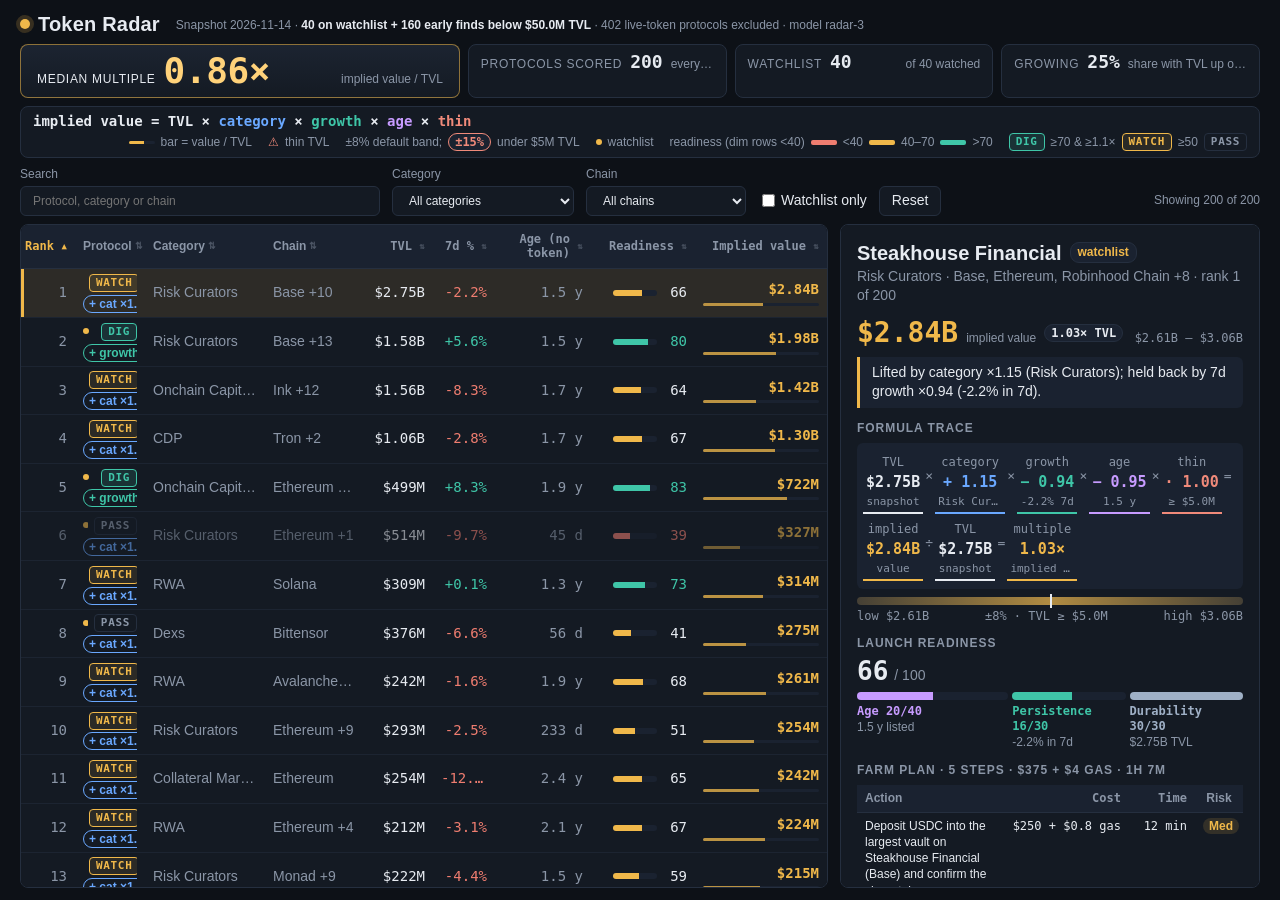
==== commit ebd92a34: "radar v4: signal chips, banded readiness, top-row panel" ====
--- a/out/dashboard/index.html
+++ b/out/dashboard/index.html
@@ -16,7 +16,7 @@
 
 <section class="legend" aria-label="How implied value is computed">
   <code class="formula">implied value = TVL × <b class="c-cat" title="What the market pays for the business">category</b> × <b class="c-gro" title="7-day change, compounded to 90 days and damped">growth</b> × <b class="c-age" title="Time listed with no token">age</b> × <b class="c-thin" title="Discount when TVL is under $5M">thin</b></code>
-  <p class="keys"><span class="key"><i class="kbar"><i></i></i> bar = implied value / TVL</span><span class="key"><span class="warn">⚠</span> thin-TVL discount</span><span class="key"><span class="chip">±8%</span> confidence band (±15% under $5M TVL)</span><span class="key"><span class="wdot"></span> watchlist</span><span class="key"><i class="rmini"><i></i></i> launch readiness 0–100</span></p>
+  <p class="keys"><span class="key"><i class="kbar"><i></i></i> bar = value / TVL</span><span class="key"><span class="warn">⚠</span> thin TVL</span><span class="key">±8% default band; <span class="chip conf">±15%</span> under $5M TVL</span><span class="key"><span class="wdot"></span> watchlist</span><span class="key">readiness (dim rows &lt;40) <i class="rmini lo"><i></i></i>&lt;40 <i class="rmini mid"><i></i></i>40–70 <i class="rmini hi"><i></i></i>&gt;70</span><span class="key"><span class="sig sig-dig">DIG</span> ≥70 &amp; ≥1.1× <span class="sig sig-watch">WATCH</span> ≥50 <span class="sig sig-pass">PASS</span></span></p>
 </section>
 
 <form class="filters" role="search" onsubmit="return false">
--- a/out/dashboard/app.css
+++ b/out/dashboard/app.css
@@ -20,11 +20,11 @@
   --s3: 12px;
   --s4: 16px;
   --s5: 20px;
-  /* type scale: title 20, section 12 caps, table 13, caption 11 */
+  /* type scale: hero 34, title 20, table 14, caption/chip 12 */
   --t-title: 20px;
   --t-section: 12px;
-  --t-table: 13px;
-  --t-cap: 11px;
+  --t-table: 14px;
+  --t-cap: 12px;
   --mono: ui-monospace, "SF Mono", "JetBrains Mono", Menlo, Consolas, monospace;
 }
 * { box-sizing: border-box; }
@@ -45,10 +45,13 @@
 .meta { margin: 0; color: var(--muted); font-size: var(--t-cap); }
 .meta b { color: var(--text); font-weight: 600; }
 
-.strip { display: grid; grid-template-columns: repeat(4, 1fr); gap: var(--s2); margin: 0 var(--s5) var(--s2); }
+.strip { display: grid; grid-template-columns: 1.7fr 1fr 1fr 1fr; gap: var(--s2); margin: 0 var(--s5) var(--s2); }
 .stat { display: flex; align-items: baseline; gap: var(--s2); padding: 6px var(--s3); background: var(--panel); border: 1px solid var(--line); border-radius: 8px; min-width: 0; }
 .sk { font-size: var(--t-cap); color: var(--muted); text-transform: uppercase; letter-spacing: .06em; white-space: nowrap; }
 .sv { font: 700 18px/1.2 var(--mono); color: var(--text); }
+.stat.hero { padding: 8px var(--s4); border-color: rgba(240,184,74,.55); background: linear-gradient(180deg, #1c2431, var(--panel)); }
+.stat.hero .sk { color: var(--text); }
+.stat.hero .sv { font-size: 36px; line-height: 1; color: #ffd27a; letter-spacing: -.01em; }
 .sc { margin-left: auto; font-size: var(--t-cap); color: var(--muted); white-space: nowrap; overflow: hidden; text-overflow: ellipsis; }
 
 .legend { display: flex; align-items: center; flex-wrap: wrap; gap: var(--s1) var(--s4); margin: 0 var(--s5) var(--s2); padding: 6px var(--s3); background: var(--panel); border: 1px solid var(--line); border-radius: 8px; }
@@ -76,16 +79,17 @@
 .filters .check { flex-direction: row; align-items: center; height: 30px; color: var(--text); font-size: var(--t-table); }
 .count { margin: 0 0 0 auto; height: 30px; display: flex; align-items: center; color: var(--muted); font-size: var(--t-cap); }
 
-.layout { flex: 1; min-height: 0; display: grid; grid-template-columns: minmax(0, 1fr) 448px; gap: var(--s3); padding: 0 var(--s5) var(--s3); }
+.layout { flex: 1; min-height: 0; display: grid; grid-template-columns: minmax(0, 1fr) 420px; gap: var(--s3); padding: 0 var(--s5) var(--s3); }
 .table-scroll { overflow: auto; background: var(--panel); border: 1px solid var(--line); border-radius: 8px; }
 table { width: 100%; border-collapse: collapse; }
 #board { table-layout: fixed; }
-#board th:nth-child(1) { width: 46px; } #board th:nth-child(3) { width: 100px; } #board th:nth-child(4) { width: 82px; }
-#board th:nth-child(5) { width: 66px; } #board th:nth-child(6) { width: 64px; } #board th:nth-child(7) { width: 78px; }
-#board th:nth-child(8) { width: 92px; } #board th:nth-child(9) { width: 80px; } #board th:nth-child(10) { width: 104px; }
+#board th:nth-child(1) { width: 54px; } #board th:nth-child(3) { width: 120px; } #board th:nth-child(4) { width: 98px; }
+#board th:nth-child(5) { width: 70px; } #board th:nth-child(6) { width: 62px; } #board th:nth-child(7) { width: 96px; }
+#board th:nth-child(8) { width: 104px; } #board th:nth-child(9) { width: 132px; }
 th { position: sticky; top: 0; z-index: 1; background: var(--panel-2); text-align: left; font-size: var(--t-cap); font-weight: 600; color: var(--muted); border-bottom: 1px solid var(--line); padding: 0; white-space: nowrap; }
 th button { all: unset; box-sizing: border-box; display: flex; align-items: center; gap: 3px; width: 100%; padding: 8px 8px; white-space: nowrap; cursor: pointer; overflow: hidden; }
 th.num button { justify-content: flex-end; }
+th[data-key=age] button { white-space: normal; line-height: 1.15; text-align: right; }
 th button:hover { color: var(--text); }
 th[aria-sort=ascending] button, th[aria-sort=descending] button { color: var(--accent); }
 th[aria-sort=ascending] .arr::after { content: "▲"; }
@@ -103,6 +107,17 @@
 .nm .w { display: inline-block; width: 6px; height: 6px; margin-right: 6px; border-radius: 50%; background: var(--accent); vertical-align: 2px; }
 .why { font-size: var(--t-cap); font-weight: 400; color: var(--muted); overflow: hidden; text-overflow: ellipsis; line-height: 1.35; }
 td.muted { color: var(--muted); }
+tbody tr.dim td { opacity: .55; }
+tbody tr.dim:hover td, tbody tr.dim.sel td { opacity: .85; }
+.nm { display: flex; align-items: center; justify-content: space-between; gap: 6px; }
+.nmt { overflow: hidden; text-overflow: ellipsis; min-width: 0; }
+.sig { flex: none; padding: 0 6px; border-radius: 4px; font: 700 11px/16px var(--mono); letter-spacing: .06em; border: 1px solid currentColor; }
+.sig-dig { color: var(--up); background: rgba(63,198,168,.14); }
+.sig-watch { color: var(--accent); background: rgba(240,184,74,.1); }
+.sig-pass { color: var(--muted); border-color: var(--line); }
+.why { display: flex; gap: 4px; margin-top: 2px; }
+.fc { flex: none; padding: 0 5px; border-radius: 9px; border: 1px solid var(--k); color: var(--k); font: 600 12px/16px -apple-system, "Segoe UI", Inter, Roboto, Arial, sans-serif; white-space: nowrap; }
+.fc.none { --k: var(--muted); border-color: var(--line); }
 .up { color: var(--up); } .down { color: var(--down); }
 .val { color: var(--accent); font-weight: 600; overflow: visible; }
 .mult { color: var(--text); }
@@ -116,9 +131,11 @@
 .ratio i { display: block; height: 100%; background: var(--accent); opacity: .75; }
 td.val { padding-top: 4px; padding-bottom: 4px; }
 .rrow { display: flex; align-items: center; gap: 6px; justify-content: flex-end; }
-.rbar { width: 26px; height: 5px; border-radius: 3px; background: var(--panel-2); overflow: hidden; }
+.rbar { width: 44px; height: 6px; border-radius: 3px; background: var(--panel-2); overflow: hidden; }
 .rbar i { display: block; height: 100%; background: var(--dur); }
-.rn { min-width: 22px; text-align: right; }
+.rbar.lo i { background: var(--down); } .rbar.mid i { background: var(--accent); } .rbar.hi i { background: var(--up); }
+.rbar.lo + .rn { color: var(--down); } .rbar.hi + .rn { color: var(--up); }
+.rn { min-width: 24px; text-align: right; }
 
 /* detail */
 .detail { overflow: auto; background: var(--panel); border: 1px solid var(--line); border-radius: 8px; padding: var(--s4); }
@@ -138,8 +155,8 @@
 .trace { display: flex; align-items: flex-start; flex-wrap: wrap; gap: 4px 1px; padding: var(--s2) 6px; background: var(--panel-2); border-radius: 6px; font-family: var(--mono); }
 .term { display: flex; flex-direction: column; align-items: center; gap: 1px; padding: 3px 3px; border-bottom: 2px solid var(--k); }
 .tl { font-size: var(--t-cap); color: var(--muted); }
-.tn { font-size: 10px; color: var(--muted); white-space: nowrap; max-width: 72px; overflow: hidden; text-overflow: ellipsis; }
-.tv { font-size: 14px; color: var(--k); }
+.tn { font-size: 11px; color: var(--muted); white-space: nowrap; max-width: 64px; overflow: hidden; text-overflow: ellipsis; }
+.tv { font-size: 15px; white-space: nowrap; color: var(--k); }
 .op { color: var(--muted); font-size: 13px; padding-top: 16px; width: 10px; text-align: center; }
 .factors { display: grid; grid-template-columns: repeat(4, 1fr); gap: var(--s2); margin-top: var(--s2); }
 .fac { background: var(--panel-2); border-radius: 6px; padding: 6px var(--s2); border-top: 3px solid var(--k); min-width: 0; }
@@ -159,15 +176,15 @@
 .seg { min-width: 0; }
 .track { height: 8px; border-radius: 4px; background: var(--panel-2); overflow: hidden; }
 .track i { display: block; height: 100%; background: var(--k); }
-.sl { margin-top: 4px; font: 600 var(--t-cap) var(--mono); color: var(--k); white-space: nowrap; }
+.sl { margin-top: 4px; font: 600 var(--t-cap)/1.25 var(--mono); color: var(--k); overflow-wrap: anywhere; }
 .sn { font-size: var(--t-cap); color: var(--muted); white-space: nowrap; overflow: hidden; text-overflow: ellipsis; }
 
 .farm { width: 100%; table-layout: fixed; }
 .farm th { position: static; padding: 5px var(--s2); font-size: var(--t-cap); }
-.farm th:nth-child(2) { width: 108px; } .farm th:nth-child(3) { width: 58px; } .farm th:nth-child(4) { width: 48px; }
+.farm th:nth-child(2) { width: 132px; } .farm th:nth-child(3) { width: 66px; } .farm th:nth-child(4) { width: 48px; }
 .farm td { padding: 5px var(--s2); white-space: normal; overflow: visible; text-overflow: clip; vertical-align: top; line-height: 1.35; font-size: var(--t-cap); }
 .farm td.a { font-size: var(--t-cap); color: var(--text); }
-.farm td.c, .farm td.t { font-family: var(--mono); white-space: nowrap; text-align: right; }
+.farm td.c, .farm td.t { font-family: var(--mono); text-align: right; } .farm td.t { white-space: nowrap; }
 .farm th.num { text-align: right; }
 .farm td.rk, .farm th.rk { text-align: center; }
 .farm tfoot td { font-weight: 600; border-bottom: 0; }
@@ -190,5 +207,5 @@
   .filters { flex-wrap: wrap; }
 }
 
-.why .d { margin-left: 4px; }
-.why .u { color: var(--up); } .why .d { color: var(--down); }
+.rmini.lo i { background: var(--down); width: 100%; } .rmini.mid i { background: var(--accent); width: 100%; } .rmini.hi i { background: var(--up); width: 100%; }
+.chip.conf { color: var(--thin); border-color: var(--thin); }
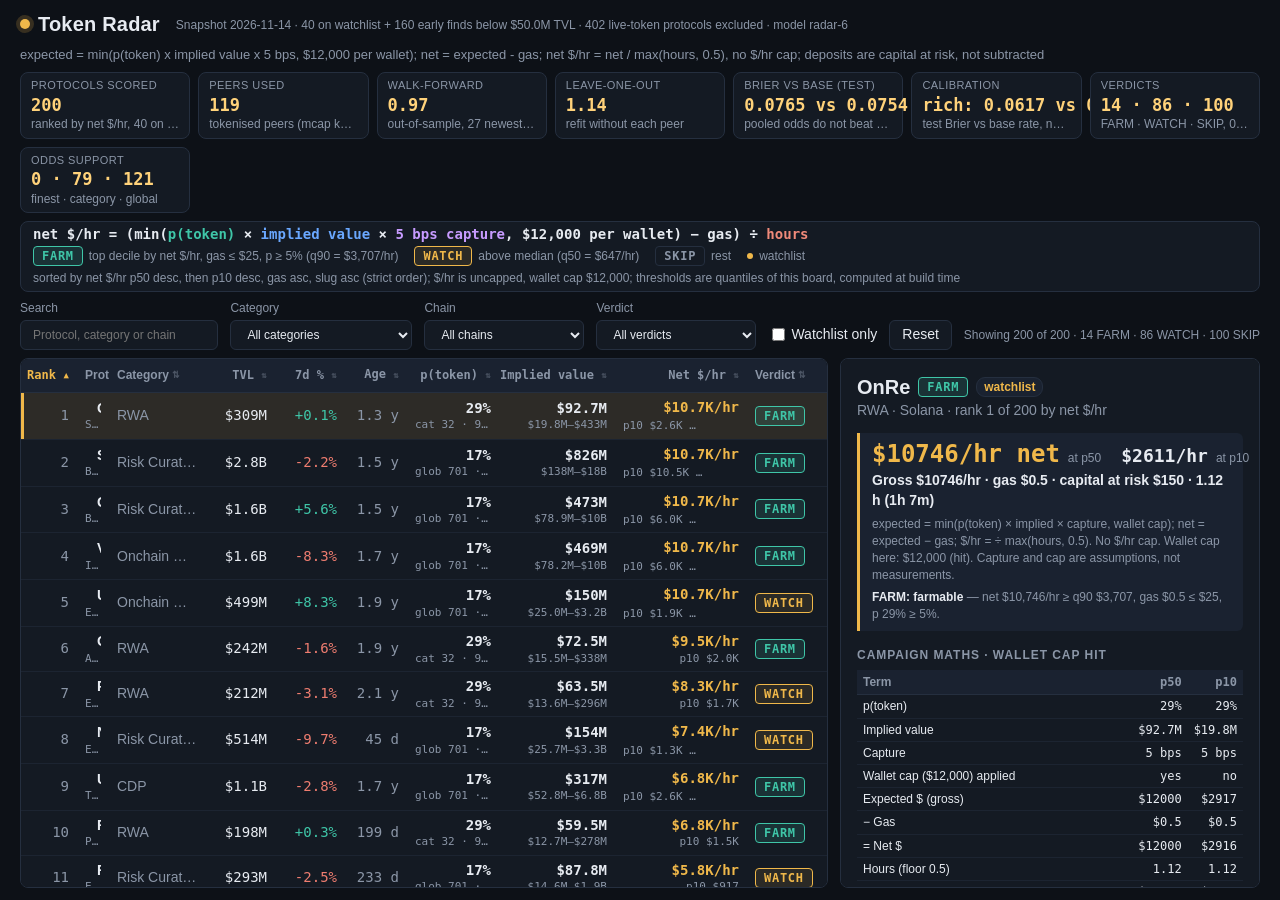
==== commit 695aeb62: "radar v7: net $/hr, quantile verdicts, rich odds model validated" ====
--- a/out/dashboard/index.html
+++ b/out/dashboard/index.html
@@ -3,7 +3,7 @@
 <head>
 <meta charset="utf-8">
 <meta name="viewport" content="width=device-width, initial-scale=1">
-<title>Token Radar · pre-token protocols by implied value</title>
+<title>Token Radar · pre-token protocols by net $/hour</title>
 <link rel="stylesheet" href="app.css">
 </head>
 <body>
@@ -11,22 +11,26 @@
   <div class="brand"><span class="dot" aria-hidden="true"></span><h1>Token Radar</h1></div>
   <p id="meta" class="meta"></p>
 </header>
+<p class="assume" id="assume">expected = min(p(token) x implied value x 5 bps, $12,000 per wallet); net = expected - gas; net $/hr = net / max(hours, 0.5), no $/hr cap; deposits are capital at risk, not subtracted</p>
 
-<section class="strip" id="strip" aria-label="Summary of the rows shown"></section>
+<section class="strip" id="strip" aria-label="Integrity strip: model validation"></section>
 
-<section class="legend" aria-label="How implied value is computed">
-  <code class="formula">implied value = TVL × <b class="c-cat" title="What the market pays for the business">category</b> × <b class="c-gro" title="7-day change, compounded to 90 days and damped">growth</b> × <b class="c-age" title="Time listed with no token">age</b> × <b class="c-thin" title="Discount when TVL is under $5M">thin</b></code>
-  <p class="keys"><span class="key"><i class="kbar"><i></i></i> bar = value / TVL</span><span class="key"><span class="warn">⚠</span> thin TVL</span><span class="key">±8% default band; <span class="chip conf">±15%</span> under $5M TVL</span><span class="key"><span class="wdot"></span> watchlist</span><span class="key">readiness (dim rows &lt;40) <i class="rmini lo"><i></i></i>&lt;40 <i class="rmini mid"><i></i></i>40–70 <i class="rmini hi"><i></i></i>&gt;70</span><span class="key"><span class="sig sig-dig">DIG</span> ≥70 &amp; ≥1.1× <span class="sig sig-watch">WATCH</span> ≥50 <span class="sig sig-pass">PASS</span></span></p>
+<section class="legend" aria-label="How the board is computed">
+  <code class="formula">net $/hr = (min(<b class="c-gro" title="Peer-based token odds">p(token)</b> × <b class="c-cat" title="TVL × category median mcap/TVL × growth × age, clipped 0.3–3.0× TVL">implied value</b> × <b class="c-age" title="Assumed share of the implied value a farmer captures: 5 basis points">5 bps capture</b>, $12,000 per wallet) − gas) ÷ <b class="c-thin" title="Sum of the step minutes, floor 0.5 h">hours</b></code>
+  <p class="keys" id="keys"></p>
 </section>
 
 <form class="filters" role="search" onsubmit="return false">
   <label class="grow">Search<input id="q" type="search" autocomplete="off" placeholder="Protocol, category or chain"></label>
   <label>Category<select id="category"><option value="">All categories</option></select></label>
   <label>Chain<select id="chain"><option value="">All chains</option></select></label>
+  <label>Verdict<select id="verdict"><option value="">All verdicts</option><option>FARM</option><option>WATCH</option><option>SKIP</option></select></label>
   <label class="check"><input id="watch" type="checkbox"> Watchlist only</label>
   <button id="reset" type="button">Reset</button>
   <p id="count" class="count" aria-live="polite"></p>
 </form>
+
+<section id="integrity-view" class="iview" hidden></section>
 
 <main class="layout">
   <div class="table-scroll">
--- a/out/dashboard/app.css
+++ b/out/dashboard/app.css
@@ -45,7 +45,7 @@
 .meta { margin: 0; color: var(--muted); font-size: var(--t-cap); }
 .meta b { color: var(--text); font-weight: 600; }
 
-.strip { display: grid; grid-template-columns: 1.7fr 1fr 1fr 1fr; gap: var(--s2); margin: 0 var(--s5) var(--s2); }
+.strip { display: grid; grid-template-columns: repeat(7, minmax(0, 1fr)); gap: var(--s2); margin: 0 var(--s5) var(--s2); }
 .stat { display: flex; align-items: baseline; gap: var(--s2); padding: 6px var(--s3); background: var(--panel); border: 1px solid var(--line); border-radius: 8px; min-width: 0; }
 .sk { font-size: var(--t-cap); color: var(--muted); text-transform: uppercase; letter-spacing: .06em; white-space: nowrap; }
 .sv { font: 700 18px/1.2 var(--mono); color: var(--text); }
@@ -83,9 +83,9 @@
 .table-scroll { overflow: auto; background: var(--panel); border: 1px solid var(--line); border-radius: 8px; }
 table { width: 100%; border-collapse: collapse; }
 #board { table-layout: fixed; }
-#board th:nth-child(1) { width: 54px; } #board th:nth-child(3) { width: 120px; } #board th:nth-child(4) { width: 98px; }
-#board th:nth-child(5) { width: 70px; } #board th:nth-child(6) { width: 62px; } #board th:nth-child(7) { width: 96px; }
-#board th:nth-child(8) { width: 104px; } #board th:nth-child(9) { width: 132px; }
+#board th:nth-child(1) { width: 56px; } #board th:nth-child(3) { width: 96px; } #board th:nth-child(4) { width: 70px; }
+#board th:nth-child(5) { width: 70px; } #board th:nth-child(6) { width: 62px; } #board th:nth-child(7) { width: 92px; }
+#board th:nth-child(8) { width: 116px; } #board th:nth-child(9) { width: 132px; } #board th:nth-child(10) { width: 80px; }
 th { position: sticky; top: 0; z-index: 1; background: var(--panel-2); text-align: left; font-size: var(--t-cap); font-weight: 600; color: var(--muted); border-bottom: 1px solid var(--line); padding: 0; white-space: nowrap; }
 th button { all: unset; box-sizing: border-box; display: flex; align-items: center; gap: 3px; width: 100%; padding: 8px 8px; white-space: nowrap; cursor: pointer; overflow: hidden; }
 th.num button { justify-content: flex-end; }
@@ -209,3 +209,68 @@
 
 .rmini.lo i { background: var(--down); width: 100%; } .rmini.mid i { background: var(--accent); width: 100%; } .rmini.hi i { background: var(--up); width: 100%; }
 .chip.conf { color: var(--thin); border-color: var(--thin); }
+
+/* radar-5 */
+.strip { align-items: stretch; }
+.stat { flex-direction: column; align-items: flex-start; gap: 1px; padding: 6px var(--s3); }
+.stat .sv { font-size: 22px; color: #ffd27a; }
+.stat .sc { margin-left: 0; max-width: 100%; }
+.vchip { display: inline-block; padding: 0 8px; border-radius: 4px; font: 700 12px/18px var(--mono); letter-spacing: .06em; border: 1px solid currentColor; }
+.v-farm { color: var(--up); background: rgba(63,198,168,.14); }
+.v-watch { color: var(--accent); background: rgba(240,184,74,.1); }
+.v-skip { color: var(--muted); border-color: var(--line); }
+td .l1 { font-weight: 600; } td .l2, .name .l2 { font: 400 11px/1.3 var(--mono); color: var(--muted); overflow: hidden; text-overflow: ellipsis; }
+td.hr .l1 { color: var(--accent); } td.val .l1 { color: var(--text); }
+.detail h3 { margin-top: var(--s4); }
+.bottom { margin-top: var(--s3); padding: var(--s2) var(--s3); background: var(--panel-2); border-left: 3px solid var(--accent); border-radius: 0 6px 6px 0; }
+.bottom .big { margin-top: 0; }
+.big .n2 { font: 700 20px/1.1 var(--mono); color: var(--text); margin-left: var(--s3); }
+.bottom .bl { margin: 4px 0 0; font-weight: 600; }
+.calc { margin: 6px 0 0; color: var(--muted); font-size: var(--t-cap); line-height: 1.4; }
+table.mini { width: 100%; table-layout: auto; }
+.mini th { position: static; padding: 4px 6px; font-size: var(--t-cap); }
+.mini td { padding: 3px 6px; font-size: var(--t-cap); white-space: normal; overflow: visible; vertical-align: top; line-height: 1.35; }
+.mini td.num, .mini th.num { font-family: var(--mono); text-align: right; white-space: nowrap; }
+.mini tfoot td { font-weight: 600; border-bottom: 0; }
+.mini.farm td.num { white-space: normal; }
+.mini.farm th:nth-child(2) { width: 120px; } .mini.farm th:nth-child(3) { width: 58px; } .mini.farm th:nth-child(4) { width: 62px; }
+.mini.farm td:nth-child(3) { white-space: nowrap; }
+.mini td.rk, .mini th.rk { text-align: center; }
+.ln { display: flex; gap: var(--s2); font-size: var(--t-cap); line-height: 1.4; padding: 2px 0; border-bottom: 1px solid var(--line-2); }
+.lk { flex: none; width: 74px; color: var(--muted); font-family: var(--mono); }
+.lv { min-width: 0; overflow-wrap: anywhere; }
+.layout { grid-template-columns: minmax(0, 1fr) 450px; }
+
+.nm { justify-content: flex-start; }
+.keys { margin-left: 0; }
+.layout { grid-template-columns: minmax(0, 1fr) 420px; }
+.bottom .big .n { font-size: 24px; } .bottom .big { flex-wrap: nowrap; white-space: nowrap; } .big .n2 { font-size: 18px; }
+
+.assume { margin: 2px 20px 8px; padding: 0; font-size: 13px; color: var(--muted, #8b95a5); font-variant-numeric: tabular-nums; }
+.capmark { display: inline-block; padding: 0 5px; border-radius: 4px; border: 1px solid currentColor; font-size: 9px; line-height: 14px; margin-right: 2px; text-transform: uppercase; letter-spacing: .04em; color: #d9a441; vertical-align: 1px; }
+
+/* net-first board: support line, verdict reason, integrity view */
+.support { margin: 0 0 6px; font: 600 var(--t-cap) var(--mono); color: var(--gro); }
+.support.global { color: var(--thin); }
+.support.category { color: var(--accent); }
+.verdict-why b { color: var(--text); }
+.iview { margin: 0 var(--s5) var(--s3); padding: var(--s4); background: var(--panel); border: 1px solid var(--line); border-radius: 8px; }
+.iview h2 { margin: 0 0 var(--s2); font-size: var(--t-title); }
+.iview h2:not(:first-child) { margin-top: var(--s4); }
+.iv-row { display: grid; grid-template-columns: 190px 360px 1fr; gap: var(--s3); padding: 5px 0; border-top: 1px solid var(--line-2); align-items: baseline; }
+.iv-k { color: var(--muted); font-size: var(--t-cap); text-transform: uppercase; letter-spacing: .06em; }
+.iv-v { font: 700 var(--t-table) var(--mono); }
+.iv-t { color: var(--muted); font-size: var(--t-cap); }
+.sup-row { display: grid; grid-template-columns: 90px 420px 170px 1fr; gap: var(--s3); align-items: center; padding: 5px 0; }
+.sup-k { font: 700 var(--t-table) var(--mono); }
+.sup-bar { display: block; height: 14px; background: var(--panel-2); border-radius: 4px; overflow: hidden; }
+.sup-fill { display: block; height: 100%; }
+.sup-finest { background: var(--gro); } .sup-category { background: var(--accent); } .sup-global { background: var(--thin); }
+.sup-n { font: var(--t-table) var(--mono); }
+.sup-d { color: var(--muted); font-size: var(--t-cap); }
+body.view-integrity .layout, body.view-integrity .filters, body.view-integrity .legend { display: none; }
+.strip .stat .sv { font-size: 17px; white-space: nowrap; }
+.strip .stat { padding: 5px 10px; }
+.strip .sk { font-size: 11px; letter-spacing: .04em; overflow: hidden; text-overflow: ellipsis; max-width: 100%; }
+.strip .sc { overflow: hidden; text-overflow: ellipsis; }
+.legend { padding: 4px var(--s3); }
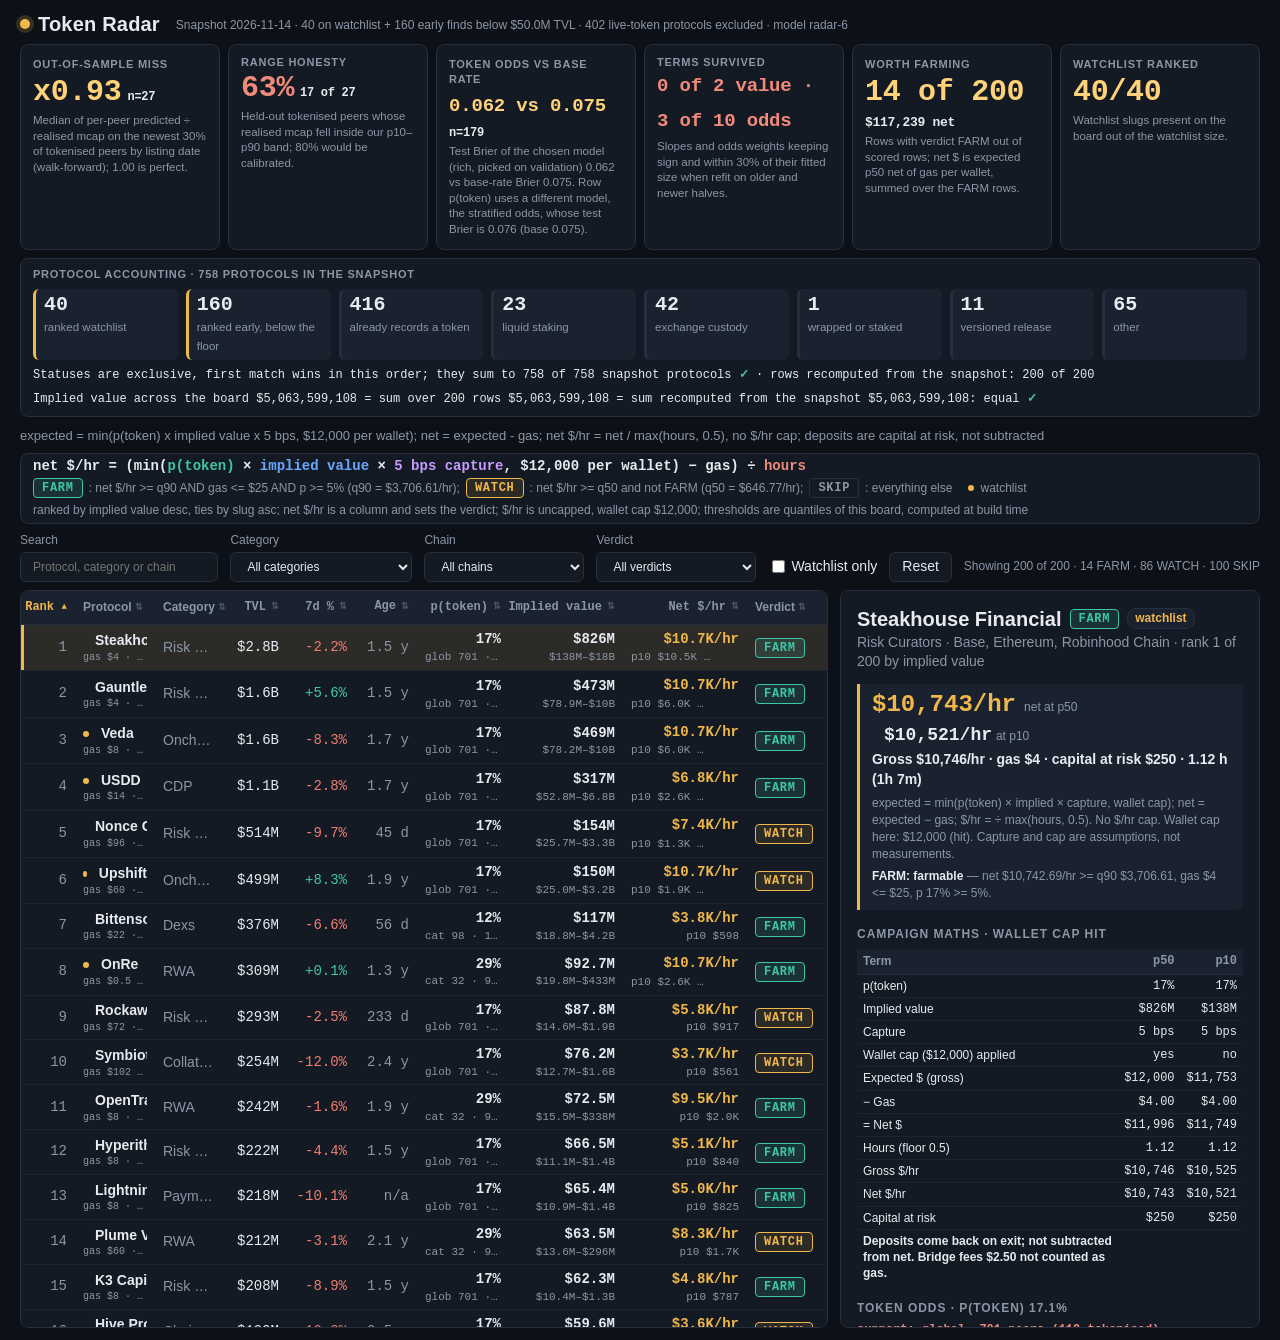
==== commit 43f81ef0: "radar v9: validation-first header, accounting panel, verdict layer fixed" ====
--- a/out/dashboard/index.html
+++ b/out/dashboard/index.html
@@ -11,9 +11,12 @@
   <div class="brand"><span class="dot" aria-hidden="true"></span><h1>Token Radar</h1></div>
   <p id="meta" class="meta"></p>
 </header>
+<section class="kpis" id="kpis" aria-label="Validation evidence: six headline numbers"></section>
+<section class="acct" id="acct" aria-label="Protocol accounting"></section>
+
 <p class="assume" id="assume">expected = min(p(token) x implied value x 5 bps, $12,000 per wallet); net = expected - gas; net $/hr = net / max(hours, 0.5), no $/hr cap; deposits are capital at risk, not subtracted</p>
 
-<section class="strip" id="strip" aria-label="Integrity strip: model validation"></section>
+<section class="strip" id="strip" aria-label="Integrity strip: model validation" hidden></section>
 
 <section class="legend" aria-label="How the board is computed">
   <code class="formula">net $/hr = (min(<b class="c-gro" title="Peer-based token odds">p(token)</b> × <b class="c-cat" title="TVL × category median mcap/TVL × growth × age, clipped 0.3–3.0× TVL">implied value</b> × <b class="c-age" title="Assumed share of the implied value a farmer captures: 5 basis points">5 bps capture</b>, $12,000 per wallet) − gas) ÷ <b class="c-thin" title="Sum of the step minutes, floor 0.5 h">hours</b></code>
--- a/out/dashboard/app.css
+++ b/out/dashboard/app.css
@@ -28,7 +28,7 @@
   --mono: ui-monospace, "SF Mono", "JetBrains Mono", Menlo, Consolas, monospace;
 }
 * { box-sizing: border-box; }
-html, body { margin: 0; height: 100%; }
+html, body { margin: 0; min-height: 100%; }
 body {
   display: flex; flex-direction: column;
   background: var(--bg); color: var(--text);
@@ -79,13 +79,13 @@
 .filters .check { flex-direction: row; align-items: center; height: 30px; color: var(--text); font-size: var(--t-table); }
 .count { margin: 0 0 0 auto; height: 30px; display: flex; align-items: center; color: var(--muted); font-size: var(--t-cap); }
 
-.layout { flex: 1; min-height: 0; display: grid; grid-template-columns: minmax(0, 1fr) 420px; gap: var(--s3); padding: 0 var(--s5) var(--s3); }
+.layout { flex: none; height: max(620px, calc(100vh - 150px)); display: grid; grid-template-columns: minmax(0, 1fr) 420px; gap: var(--s3); padding: 0 var(--s5) var(--s3); }
 .table-scroll { overflow: auto; background: var(--panel); border: 1px solid var(--line); border-radius: 8px; }
 table { width: 100%; border-collapse: collapse; }
 #board { table-layout: fixed; }
-#board th:nth-child(1) { width: 56px; } #board th:nth-child(3) { width: 96px; } #board th:nth-child(4) { width: 70px; }
-#board th:nth-child(5) { width: 70px; } #board th:nth-child(6) { width: 62px; } #board th:nth-child(7) { width: 92px; }
-#board th:nth-child(8) { width: 116px; } #board th:nth-child(9) { width: 132px; } #board th:nth-child(10) { width: 80px; }
+#board th:nth-child(1) { width: 54px; } #board th:nth-child(3) { width: 70px; } #board th:nth-child(4) { width: 62px; }
+#board th:nth-child(5) { width: 68px; } #board th:nth-child(6) { width: 62px; } #board th:nth-child(7) { width: 92px; }
+#board th:nth-child(8) { width: 114px; } #board th:nth-child(9) { width: 124px; } #board th:nth-child(10) { width: 80px; }
 th { position: sticky; top: 0; z-index: 1; background: var(--panel-2); text-align: left; font-size: var(--t-cap); font-weight: 600; color: var(--muted); border-bottom: 1px solid var(--line); padding: 0; white-space: nowrap; }
 th button { all: unset; box-sizing: border-box; display: flex; align-items: center; gap: 3px; width: 100%; padding: 8px 8px; white-space: nowrap; cursor: pointer; overflow: hidden; }
 th.num button { justify-content: flex-end; }
@@ -244,7 +244,7 @@
 .nm { justify-content: flex-start; }
 .keys { margin-left: 0; }
 .layout { grid-template-columns: minmax(0, 1fr) 420px; }
-.bottom .big .n { font-size: 24px; } .bottom .big { flex-wrap: nowrap; white-space: nowrap; } .big .n2 { font-size: 18px; }
+.bottom .big .n { font-size: 24px; } .bottom .big { flex-wrap: wrap; white-space: nowrap; } .big .n2 { font-size: 18px; }
 
 .assume { margin: 2px 20px 8px; padding: 0; font-size: 13px; color: var(--muted, #8b95a5); font-variant-numeric: tabular-nums; }
 .capmark { display: inline-block; padding: 0 5px; border-radius: 4px; border: 1px solid currentColor; font-size: 9px; line-height: 14px; margin-right: 2px; text-transform: uppercase; letter-spacing: .04em; color: #d9a441; vertical-align: 1px; }
@@ -274,3 +274,31 @@
 .strip .sk { font-size: 11px; letter-spacing: .04em; overflow: hidden; text-overflow: ellipsis; max-width: 100%; }
 .strip .sc { overflow: hidden; text-overflow: ellipsis; }
 .legend { padding: 4px var(--s3); }
+
+/* validation-first header: six KPI cards, then the protocol accounting */
+.kpis { display: grid; grid-template-columns: repeat(6, minmax(0, 1fr)); gap: var(--s2); margin: 0 var(--s5) var(--s2); }
+.kpi { display: flex; flex-direction: column; gap: 4px; padding: var(--s3) var(--s3) var(--s3); background: var(--panel); border: 1px solid var(--line); border-radius: 8px; min-width: 0; }
+.kpi .kk { font-size: 11px; font-weight: 600; letter-spacing: .07em; text-transform: uppercase; color: var(--muted); }
+.kpi .kv { display: flex; align-items: baseline; gap: 6px; font: 700 30px/1.1 var(--mono); color: #ffd27a; letter-spacing: -.01em; white-space: nowrap; }
+.kpi .kv.small { font-size: 19px; line-height: 1.5; white-space: normal; }
+.kpi .kn { font: 600 12px var(--mono); color: var(--text); }
+.kpi .kc { font-size: 11.5px; line-height: 1.35; color: var(--muted); }
+.kpi.warn .kv { color: var(--thin); }
+.acct { margin: 0 var(--s5) var(--s2); padding: var(--s2) var(--s3); background: var(--panel); border: 1px solid var(--line); border-radius: 8px; }
+.acct h2 { margin: 0 0 6px; font-size: 11px; font-weight: 600; letter-spacing: .07em; text-transform: uppercase; color: var(--muted); }
+.acct .cells { display: grid; grid-template-columns: repeat(8, minmax(0, 1fr)); gap: var(--s2); }
+.acct .cell { padding: 4px 8px; background: var(--panel-2); border-radius: 6px; border-left: 3px solid var(--line); }
+.acct .cell.rk { border-left-color: var(--accent); }
+.acct .cell b { display: block; font: 700 20px/1.2 var(--mono); }
+.acct .cell span { font-size: 11.5px; color: var(--muted); }
+.acct .sum { margin: 6px 0 0; font: 12px/1.5 var(--mono); color: var(--text); }
+.acct .sum .ok { color: var(--up); font-weight: 700; }
+@media (max-width: 1100px) { .kpis { grid-template-columns: repeat(3, minmax(0, 1fr)); } .acct .cells { grid-template-columns: repeat(4, minmax(0, 1fr)); } }
+
+.strip[hidden] { display: none; }
+.kpi .kv { flex-wrap: wrap; }
+.kpi .kn.wide { flex-basis: 100%; font-size: 13px; color: var(--text); }
+.kpi .kv.small span { display: inline-block; white-space: nowrap; }
+
+.name .l2 { white-space: nowrap; font-size: 10px; }
+.p10grp { white-space: nowrap; margin-left: var(--s3); } .p10grp .n2 { margin-left: 0; }
